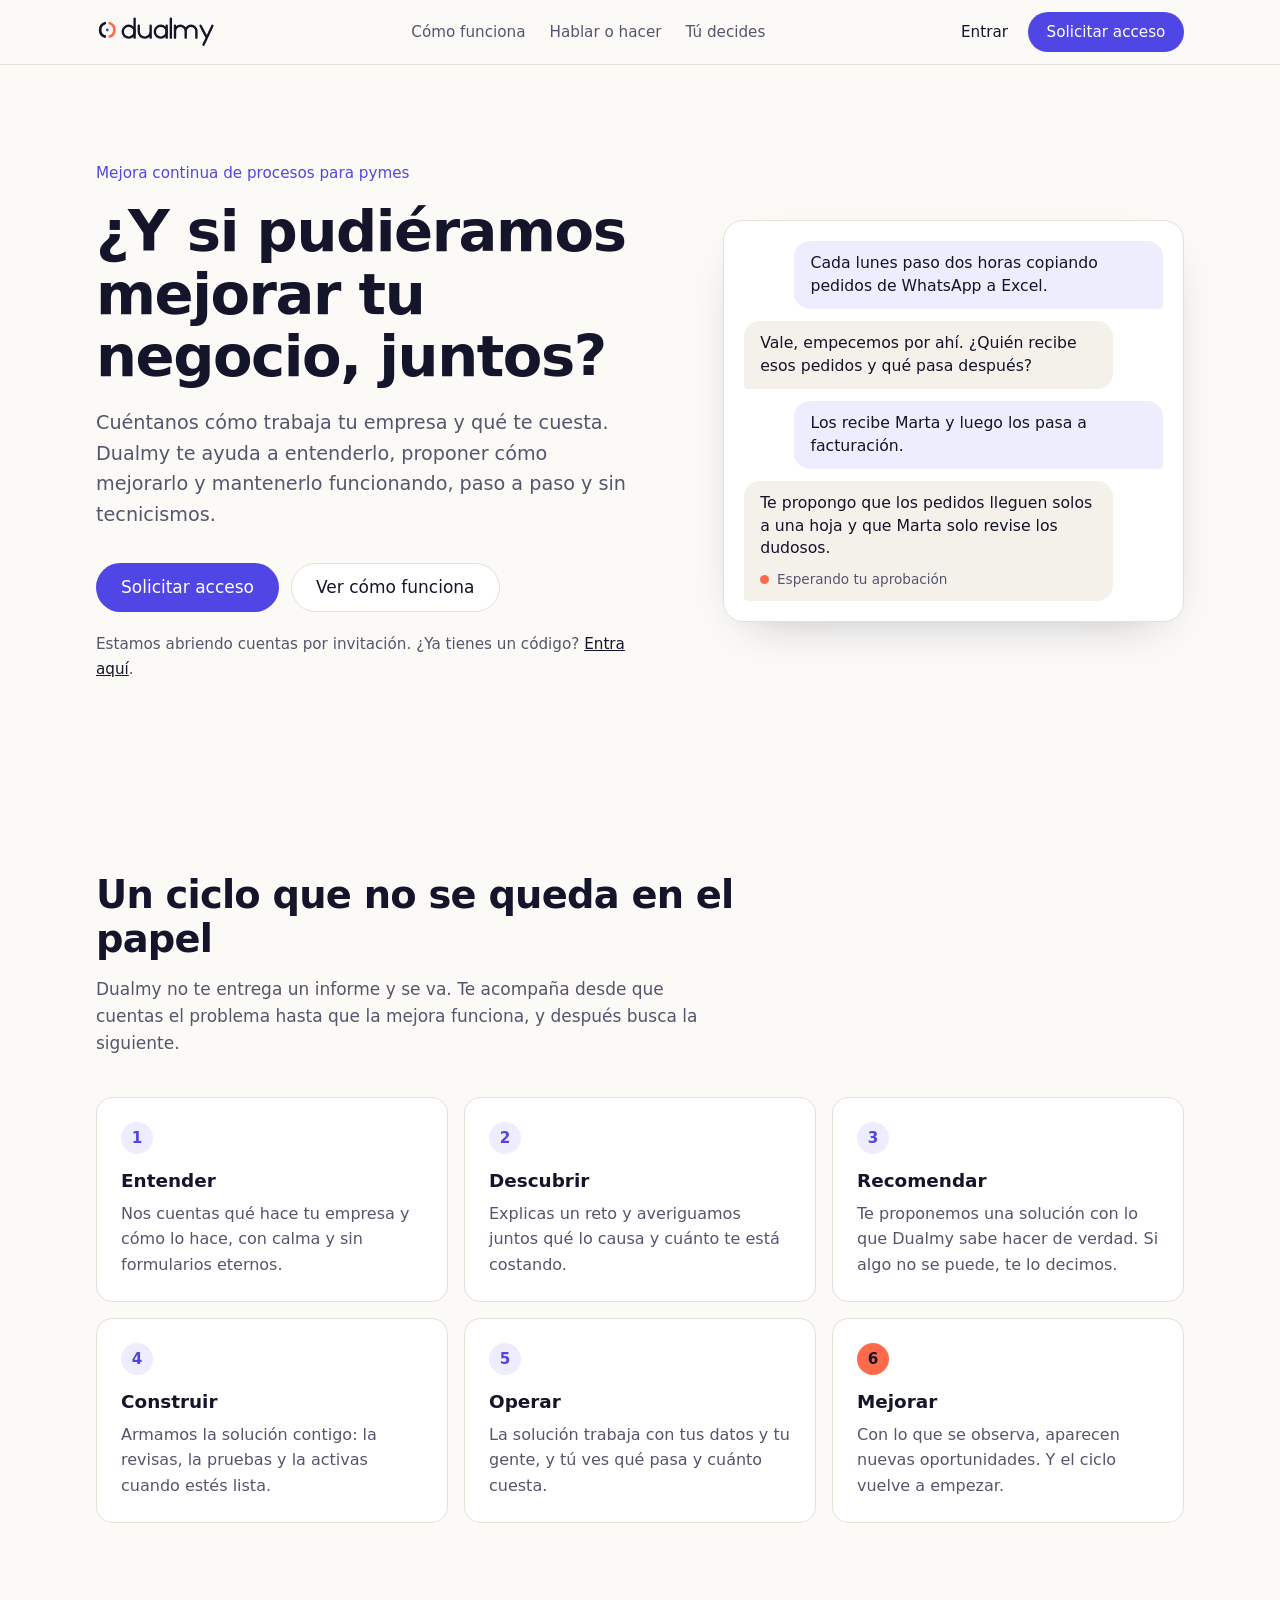
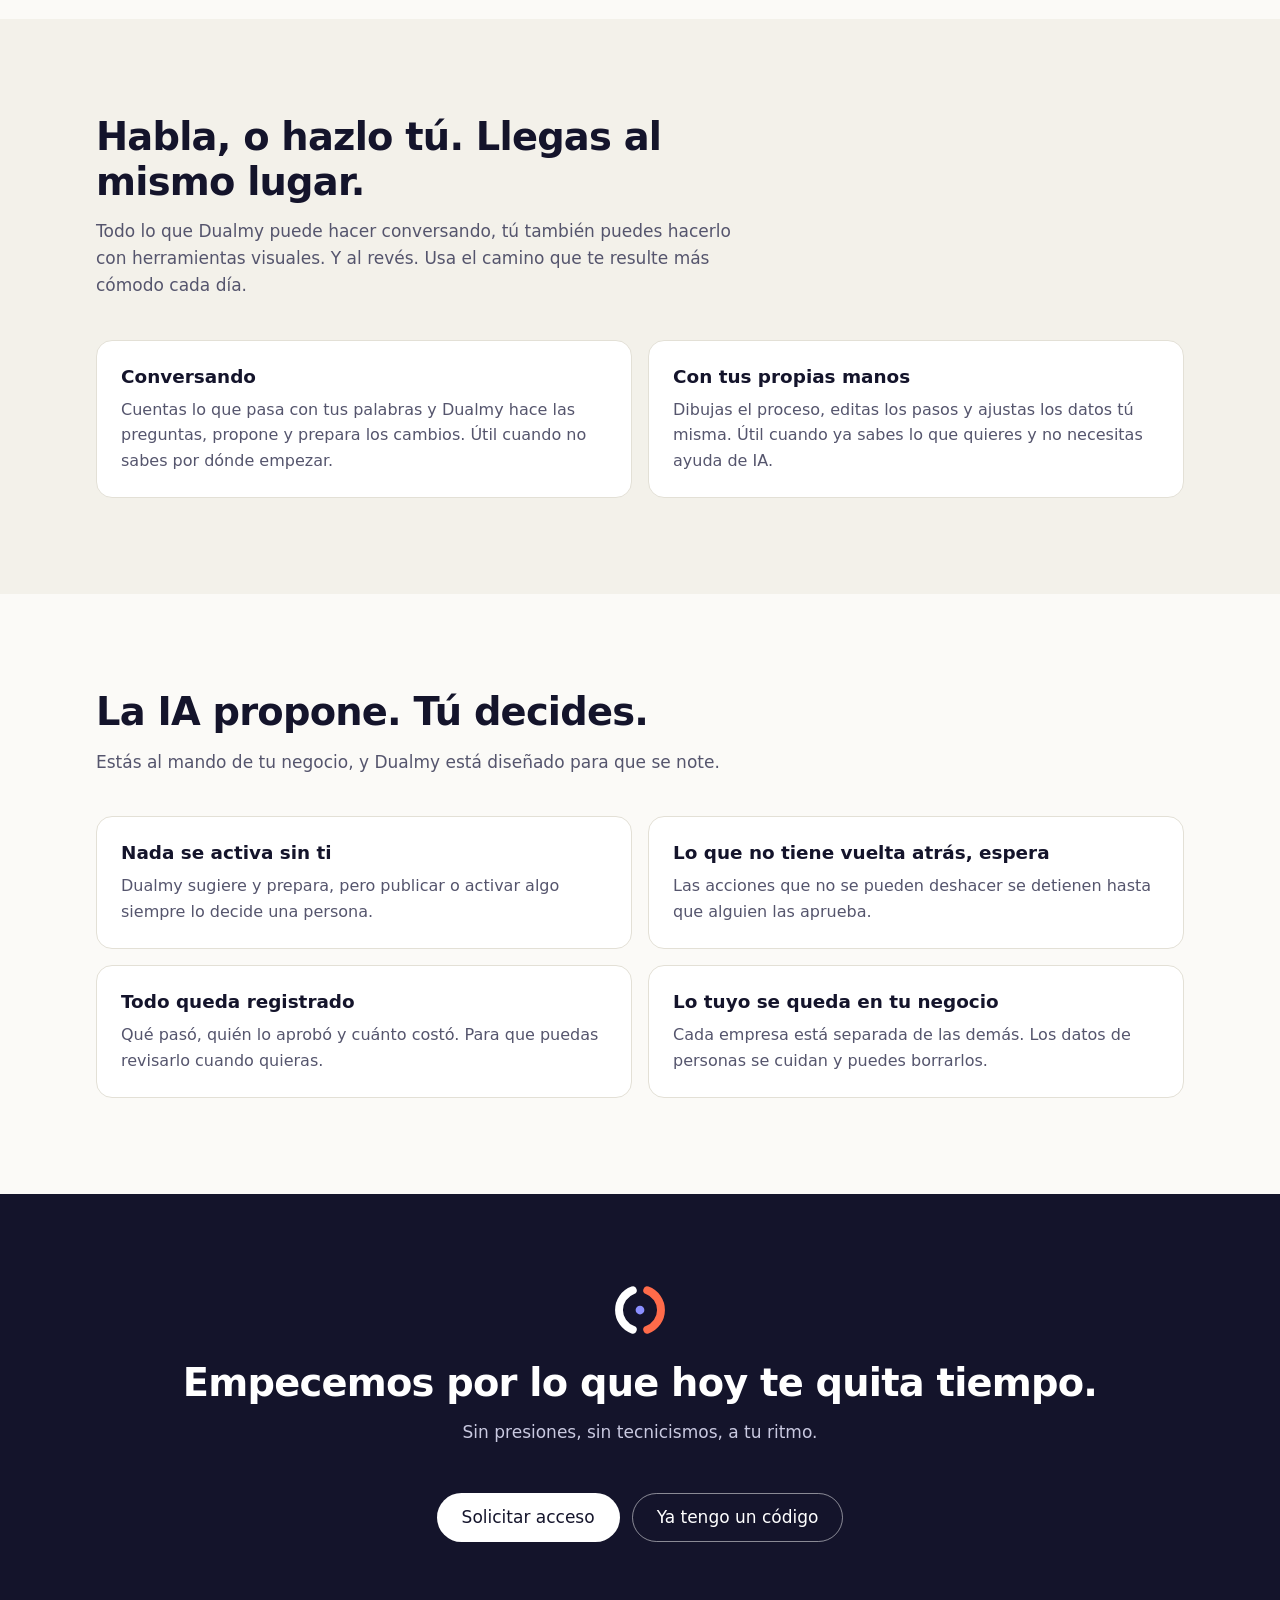
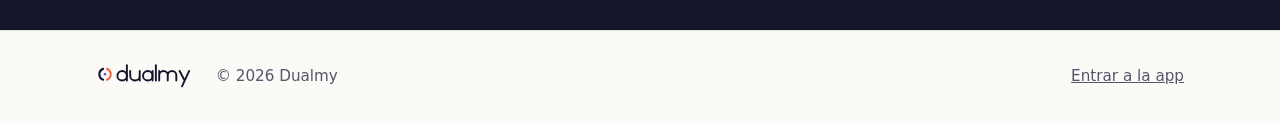
==== index.html @ 760e3286 "deploy: landing desde dualmy@a1c6342b" ====
<!doctype html>
<html lang="es">
  <head>
    <meta charset="UTF-8" />
    <meta name="viewport" content="width=device-width, initial-scale=1.0" />
    <title>Dualmy: mejora los procesos de tu negocio, a tu ritmo</title>
    <meta
      name="description"
      content="Cuéntanos cómo trabaja tu empresa y Dualmy te ayuda a entenderlo, mejorarlo y mantenerlo funcionando. Hablando o con tus propias manos. Tú decides."
    />
    <meta name="theme-color" content="#14142b" />
    <meta property="og:title" content="Dualmy: mejora los procesos de tu negocio, a tu ritmo" />
    <meta
      property="og:description"
      content="Cuéntanos cómo trabaja tu empresa y Dualmy te ayuda a mejorarlo. Sin tecnicismos, tú decides."
    />
    <meta property="og:type" content="website" />
    <meta property="og:url" content="https://dualmy.com/" />
    <meta property="og:locale" content="es_ES" />
    <meta property="og:image" content="https://dualmy.com/og-image.png" />
    <meta property="og:image:width" content="1200" />
    <meta property="og:image:height" content="630" />
    <meta property="og:image:alt" content="Dualmy: mejora tu negocio, juntos." />
    <meta name="twitter:card" content="summary_large_image" />
    <link rel="icon" type="image/svg+xml" href="./brand/favicon.svg" />
    <link rel="apple-touch-icon" href="./brand/apple-touch-icon.png" />
    <link rel="stylesheet" crossorigin href="./assets/index-BYP87BVM.css">
  </head>
  <body>
    <a class="skip" href="#contenido">Saltar al contenido</a>

    <header class="site-header">
      <div class="wrap bar">
        <a class="logo" href="./" aria-label="Dualmy, inicio">
          <img class="on-light" src="./brand/dualmy-logo.svg" alt="Dualmy" />
          <img class="on-dark" src="./brand/dualmy-logo-reverse.svg" alt="" aria-hidden="true" />
        </a>
        <nav class="nav" aria-label="Principal">
          <a href="#ciclo">Cómo funciona</a>
          <a href="#doble-modo">Hablar o hacer</a>
          <a href="#control">Tú decides</a>
        </nav>
        <div class="bar-actions">
          <a class="link" href="https://app.dualmy.com">Entrar</a>
          <a class="btn btn-primary" href="mailto:hello@dualmy.com?subject=Quiero%20acceso%20a%20Dualmy">Solicitar acceso</a>
        </div>
      </div>
    </header>

    <main id="contenido">
      <section class="hero">
        <div class="wrap hero-grid">
          <div class="hero-copy">
            <p class="eyebrow">Mejora continua de procesos para pymes</p>
            <h1>¿Y si pudiéramos mejorar tu negocio, juntos?</h1>
            <p class="lead">
              Cuéntanos cómo trabaja tu empresa y qué te cuesta. Dualmy te ayuda a entenderlo,
              proponer cómo mejorarlo y mantenerlo funcionando, paso a paso y sin tecnicismos.
            </p>
            <div class="actions">
              <a class="btn btn-primary btn-lg" href="mailto:hello@dualmy.com?subject=Quiero%20acceso%20a%20Dualmy">Solicitar acceso</a>
              <a class="btn btn-ghost btn-lg" href="#ciclo">Ver cómo funciona</a>
            </div>
            <p class="note">
              Estamos abriendo cuentas por invitación. ¿Ya tienes un código?
              <a href="https://app.dualmy.com">Entra aquí</a>.
            </p>
          </div>

          <figure class="chat" aria-label="Así empieza una conversación en Dualmy">
            <p class="bubble bubble-person">
              Cada lunes paso dos horas copiando pedidos de WhatsApp a Excel.
            </p>
            <p class="bubble bubble-dualmy">
              Vale, empecemos por ahí. ¿Quién recibe esos pedidos y qué pasa después?
            </p>
            <p class="bubble bubble-person">Los recibe Marta y luego los pasa a facturación.</p>
            <div class="bubble bubble-dualmy proposal">
              <p>
                Te propongo que los pedidos lleguen solos a una hoja y que Marta solo revise los
                dudosos.
              </p>
              <p class="proposal-status">
                <span class="dot" aria-hidden="true"></span>Esperando tu aprobación
              </p>
            </div>
            <figcaption class="sr-only">
              Ejemplo de conversación entre una persona y Dualmy
            </figcaption>
          </figure>
        </div>
      </section>

      <section class="section" id="ciclo" aria-labelledby="ciclo-titulo">
        <div class="wrap">
          <header class="section-head">
            <h2 id="ciclo-titulo">Un ciclo que no se queda en el papel</h2>
            <p>
              Dualmy no te entrega un informe y se va. Te acompaña desde que cuentas el problema
              hasta que la mejora funciona, y después busca la siguiente.
            </p>
          </header>
          <ol class="steps">
            <li>
              <span class="step-n">1</span>
              <h3>Entender</h3>
              <p>
                Nos cuentas qué hace tu empresa y cómo lo hace, con calma y sin formularios eternos.
              </p>
            </li>
            <li>
              <span class="step-n">2</span>
              <h3>Descubrir</h3>
              <p>Explicas un reto y averiguamos juntos qué lo causa y cuánto te está costando.</p>
            </li>
            <li>
              <span class="step-n">3</span>
              <h3>Recomendar</h3>
              <p>
                Te proponemos una solución con lo que Dualmy sabe hacer de verdad. Si algo no se
                puede, te lo decimos.
              </p>
            </li>
            <li>
              <span class="step-n">4</span>
              <h3>Construir</h3>
              <p>
                Armamos la solución contigo: la revisas, la pruebas y la activas cuando estés lista.
              </p>
            </li>
            <li>
              <span class="step-n">5</span>
              <h3>Operar</h3>
              <p>
                La solución trabaja con tus datos y tu gente, y tú ves qué pasa y cuánto cuesta.
              </p>
            </li>
            <li>
              <span class="step-n">6</span>
              <h3>Mejorar</h3>
              <p>
                Con lo que se observa, aparecen nuevas oportunidades. Y el ciclo vuelve a empezar.
              </p>
            </li>
          </ol>
        </div>
      </section>

      <section class="section section-alt" id="doble-modo" aria-labelledby="modo-titulo">
        <div class="wrap">
          <header class="section-head">
            <h2 id="modo-titulo">Habla, o hazlo tú. Llegas al mismo lugar.</h2>
            <p>
              Todo lo que Dualmy puede hacer conversando, tú también puedes hacerlo con herramientas
              visuales. Y al revés. Usa el camino que te resulte más cómodo cada día.
            </p>
          </header>
          <div class="two">
            <article class="card">
              <h3>Conversando</h3>
              <p>
                Cuentas lo que pasa con tus palabras y Dualmy hace las preguntas, propone y prepara
                los cambios. Útil cuando no sabes por dónde empezar.
              </p>
            </article>
            <article class="card">
              <h3>Con tus propias manos</h3>
              <p>
                Dibujas el proceso, editas los pasos y ajustas los datos tú misma. Útil cuando ya
                sabes lo que quieres y no necesitas ayuda de IA.
              </p>
            </article>
          </div>
        </div>
      </section>

      <section class="section" id="control" aria-labelledby="control-titulo">
        <div class="wrap">
          <header class="section-head">
            <h2 id="control-titulo">La IA propone. Tú decides.</h2>
            <p>Estás al mando de tu negocio, y Dualmy está diseñado para que se note.</p>
          </header>
          <ul class="trust">
            <li>
              <h3>Nada se activa sin ti</h3>
              <p>
                Dualmy sugiere y prepara, pero publicar o activar algo siempre lo decide una
                persona.
              </p>
            </li>
            <li>
              <h3>Lo que no tiene vuelta atrás, espera</h3>
              <p>
                Las acciones que no se pueden deshacer se detienen hasta que alguien las aprueba.
              </p>
            </li>
            <li>
              <h3>Todo queda registrado</h3>
              <p>
                Qué pasó, quién lo aprobó y cuánto costó. Para que puedas revisarlo cuando quieras.
              </p>
            </li>
            <li>
              <h3>Lo tuyo se queda en tu negocio</h3>
              <p>
                Cada empresa está separada de las demás. Los datos de personas se cuidan y puedes
                borrarlos.
              </p>
            </li>
          </ul>
        </div>
      </section>

      <section class="cta" aria-labelledby="cta-titulo">
        <div class="wrap cta-inner">
          <img class="cta-mark" src="./brand/dualmy-mark-reverse.svg" alt="" aria-hidden="true" />
          <h2 id="cta-titulo">Empecemos por lo que hoy te quita tiempo.</h2>
          <p>Sin presiones, sin tecnicismos, a tu ritmo.</p>
          <div class="actions center">
            <a class="btn btn-light btn-lg" href="mailto:hello@dualmy.com?subject=Quiero%20acceso%20a%20Dualmy">Solicitar acceso</a>
            <a class="btn btn-outline btn-lg" href="https://app.dualmy.com">Ya tengo un código</a>
          </div>
        </div>
      </section>
    </main>

    <footer class="site-footer">
      <div class="wrap foot">
        <a class="logo" href="./" aria-label="Dualmy, inicio">
          <img class="on-light" src="./brand/dualmy-logo.svg" alt="Dualmy" />
          <img class="on-dark" src="./brand/dualmy-logo-reverse.svg" alt="" aria-hidden="true" />
        </a>
        <p>© 2026 Dualmy</p>
        <a href="https://app.dualmy.com">Entrar a la app</a>
      </div>
    </footer>
  </body>
</html>
---- assets/index-BYP87BVM.css ----
:root{--ink:#14142b;--bg:#fbfaf7;--surface:#fff;--alt:#f3f1ea;--text:#14142b;--muted:#55556d;--line:#e3e0d6;--accent:#4f46e5;--accent-soft:#eeedfd;--accent-text:#fff;--coral:#ff6b4a;--font:ui-sans-serif, system-ui, -apple-system, "Segoe UI", Roboto, "Helvetica Neue", Arial, sans-serif;--lightningcss-light:initial;--lightningcss-dark: ;color-scheme:light dark}@media (prefers-color-scheme:dark){:root{--lightningcss-light: ;--lightningcss-dark:initial;--bg:#0f0f22;--surface:#1a1a36;--alt:#141430;--text:#f5f3ee;--muted:#b0b0c8;--line:#2b2b4d;--accent:#8b8fff;--accent-soft:#23224a;--accent-text:#0f0f24}}*{box-sizing:border-box}html{scroll-behavior:smooth;scroll-padding-top:5rem}@media (prefers-reduced-motion:reduce){html{scroll-behavior:auto}}body{background:var(--bg);color:var(--text);font-family:var(--font);-webkit-font-smoothing:antialiased;margin:0;font-size:1.0625rem;line-height:1.6}h1,h2,h3,p,ol,ul,figure{margin:0}ol,ul{padding:0;list-style:none}a{color:inherit}img{max-width:100%;display:block}:focus-visible{outline:3px solid var(--accent);outline-offset:3px;border-radius:6px}.sr-only{clip-path:inset(50%);white-space:nowrap;width:1px;height:1px;position:absolute;overflow:hidden}.skip{background:var(--surface);z-index:10;border-radius:8px;padding:.5rem 1rem;position:absolute;top:-4rem;left:1rem}.skip:focus{top:1rem}.wrap{width:min(100% - 3rem,68rem);margin-inline:auto}.on-dark{display:none}@media (prefers-color-scheme:dark){.on-light{display:none}.on-dark{display:block}}.site-header{z-index:5;background:color-mix(in srgb, var(--bg) 88%, transparent);-webkit-backdrop-filter:blur(10px);backdrop-filter:blur(10px);border-bottom:1px solid var(--line);position:sticky;top:0}.bar{align-items:center;gap:2rem;min-height:4rem;display:flex}.logo img{width:auto;height:2rem}.nav{color:var(--muted);gap:1.5rem;margin-inline:auto;font-size:.95rem;display:flex}.nav a,.link{text-decoration:none}.nav a:hover,.link:hover{color:var(--text)}.bar-actions{align-items:center;gap:1.25rem;font-size:.95rem;display:flex}.btn{border:1px solid #0000;border-radius:999px;justify-content:center;align-items:center;padding:.6rem 1.1rem;font-weight:500;line-height:1.2;text-decoration:none;display:inline-flex}.btn-lg{padding:.85rem 1.5rem;font-size:1.0625rem}.btn-primary{background:var(--accent);color:var(--accent-text)}.btn-primary:hover{filter:brightness(1.08)}.btn-ghost{border-color:var(--line);background:var(--surface)}.btn-ghost:hover{border-color:var(--muted)}.btn-light{color:var(--ink);background:#fff}.btn-outline{color:#fff;border-color:#ffffff80}.btn-outline:hover{border-color:#fff}.hero{padding-block:clamp(3rem,8vw,6rem)}.hero-grid{grid-template-columns:minmax(0,1.1fr) minmax(0,.9fr);align-items:center;gap:clamp(2rem,5vw,4rem);display:grid}.eyebrow{color:var(--accent);margin-bottom:1rem;font-size:.95rem;font-weight:500}h1{letter-spacing:-.025em;font-size:clamp(2.2rem,5.2vw,3.6rem);font-weight:600;line-height:1.08}.lead{color:var(--muted);max-width:34rem;margin-top:1.25rem;font-size:1.2rem}.actions{flex-wrap:wrap;gap:.75rem;margin-top:2rem;display:flex}.actions.center{justify-content:center}.note{color:var(--muted);margin-top:1.25rem;font-size:.95rem}.note a{color:var(--text)}.chat{background:var(--surface);border:1px solid var(--line);border-radius:20px;gap:.75rem;padding:1.25rem;display:grid;box-shadow:0 18px 50px -28px #14142b59}.bubble{border-radius:16px;max-width:88%;padding:.7rem 1rem;font-size:.98rem;line-height:1.45}.bubble-person{background:var(--accent-soft);border-bottom-right-radius:4px;justify-self:end}.bubble-dualmy{background:var(--alt);border-bottom-left-radius:4px;justify-self:start}.proposal{gap:.6rem;display:grid}.proposal-status{color:var(--muted);align-items:center;gap:.5rem;font-size:.85rem;display:inline-flex}.dot{background:var(--coral);border-radius:50%;width:.55rem;height:.55rem}.section{padding-block:clamp(3.5rem,8vw,6rem)}.section-alt{background:var(--alt)}.section-head{max-width:40rem;margin-bottom:2.5rem}h2{letter-spacing:-.02em;font-size:clamp(1.7rem,3.4vw,2.4rem);font-weight:600;line-height:1.15}.section-head p{color:var(--muted);margin-top:.9rem}h3{font-size:1.15rem;font-weight:600;line-height:1.3}.steps{grid-template-columns:repeat(3,minmax(0,1fr));gap:1rem;display:grid}.steps li,.card,.trust li{background:var(--surface);border:1px solid var(--line);border-radius:16px;padding:1.5rem}.steps p,.card p,.trust p{color:var(--muted);margin-top:.5rem;font-size:1rem}.step-n{background:var(--accent-soft);width:2rem;height:2rem;color:var(--accent);border-radius:50%;place-items:center;margin-bottom:.9rem;font-size:.95rem;font-weight:600;display:inline-grid}.steps li:nth-child(6) .step-n{background:var(--coral);color:var(--ink)}.two,.trust{grid-template-columns:repeat(2,minmax(0,1fr));gap:1rem;display:grid}.cta{background:var(--ink);color:#fff;text-align:center;padding-block:clamp(3.5rem,8vw,5.5rem)}@media (prefers-color-scheme:dark){.cta{background:#1d1c4d}}.cta-inner{justify-items:center;gap:.9rem;display:grid}.cta-mark{width:3.5rem;height:3.5rem;margin-bottom:.5rem}.cta p{color:#c9c9e0}.site-footer{border-top:1px solid var(--line);color:var(--muted);padding-block:2rem;font-size:.95rem}.foot{align-items:center;gap:1.5rem;display:flex}.foot .logo img{height:1.6rem}.foot a:last-child{margin-left:auto}@media (width<=52rem){.nav{display:none}.bar{justify-content:space-between}.hero-grid,.steps,.two,.trust{grid-template-columns:minmax(0,1fr)}.bar-actions .link{display:none}}@media (width<=30rem){.actions .btn{width:100%}.foot{flex-wrap:wrap}.foot a:last-child{margin-left:0}}
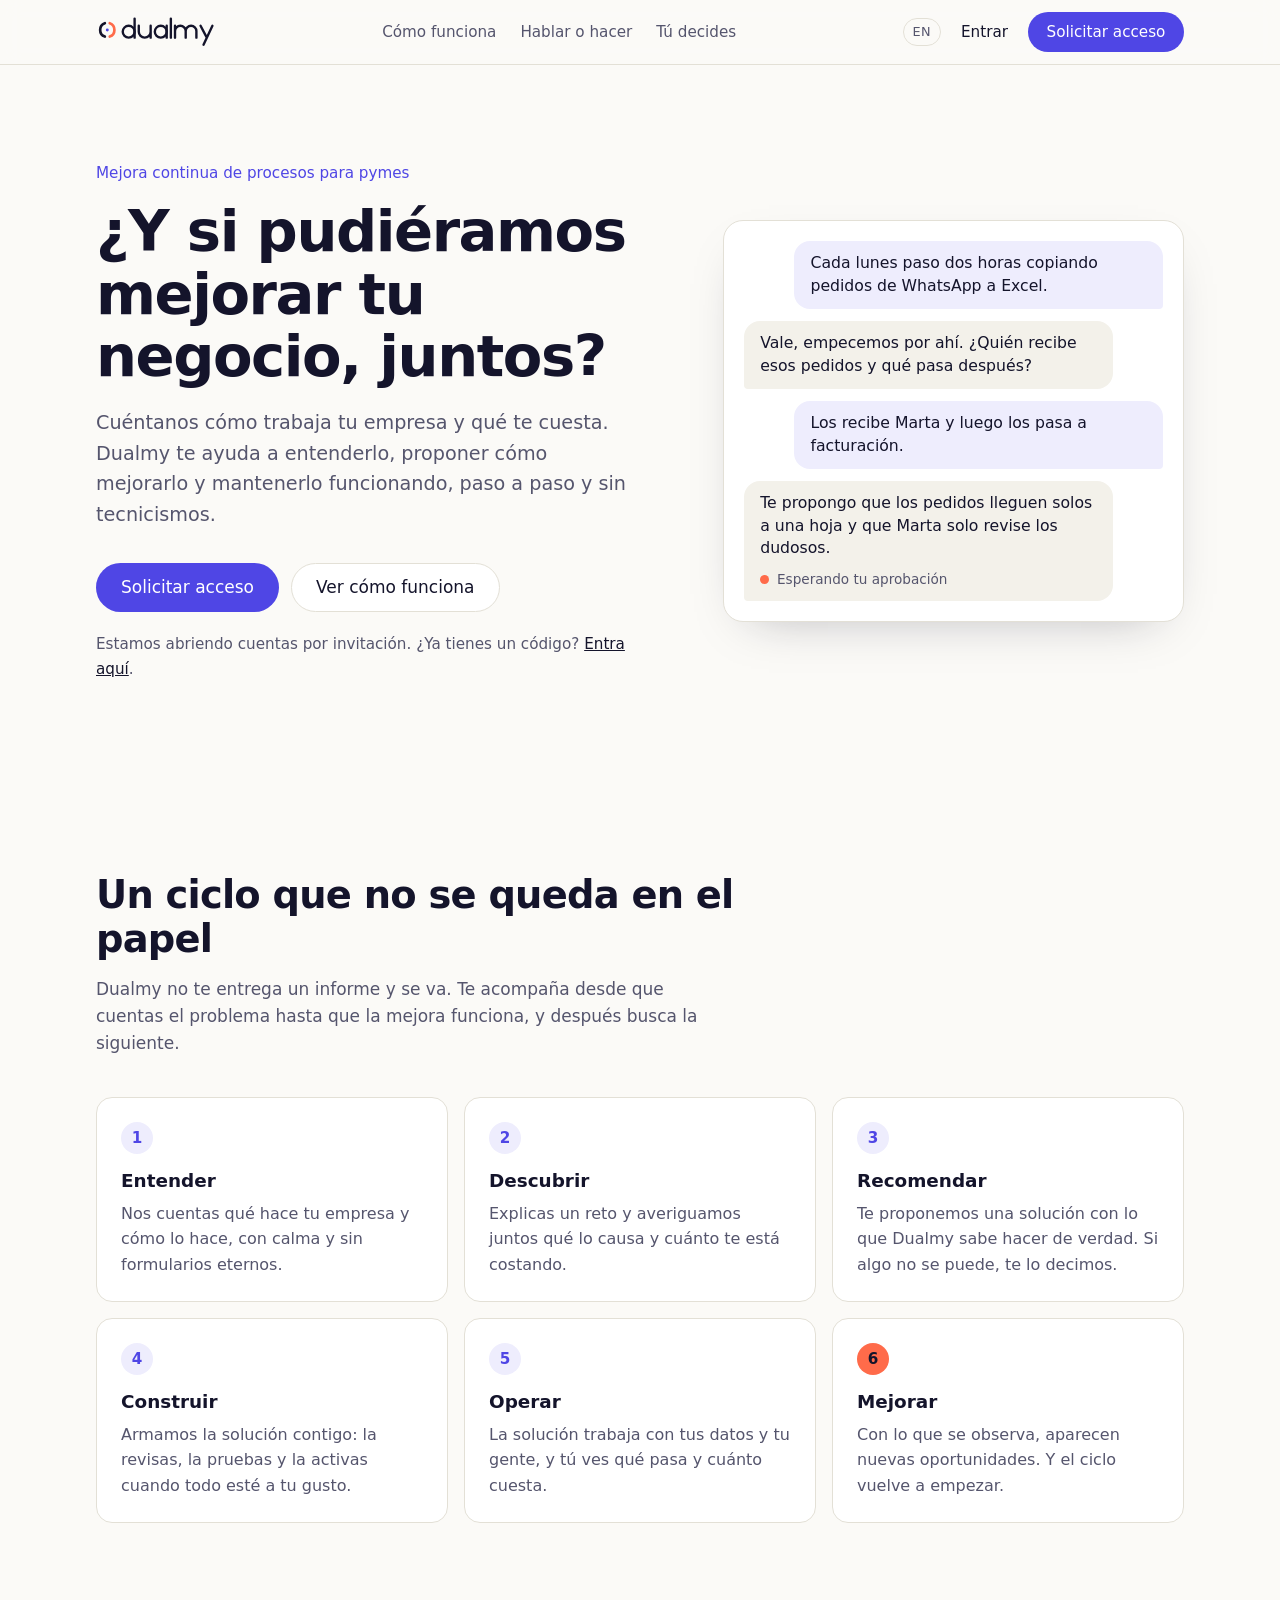
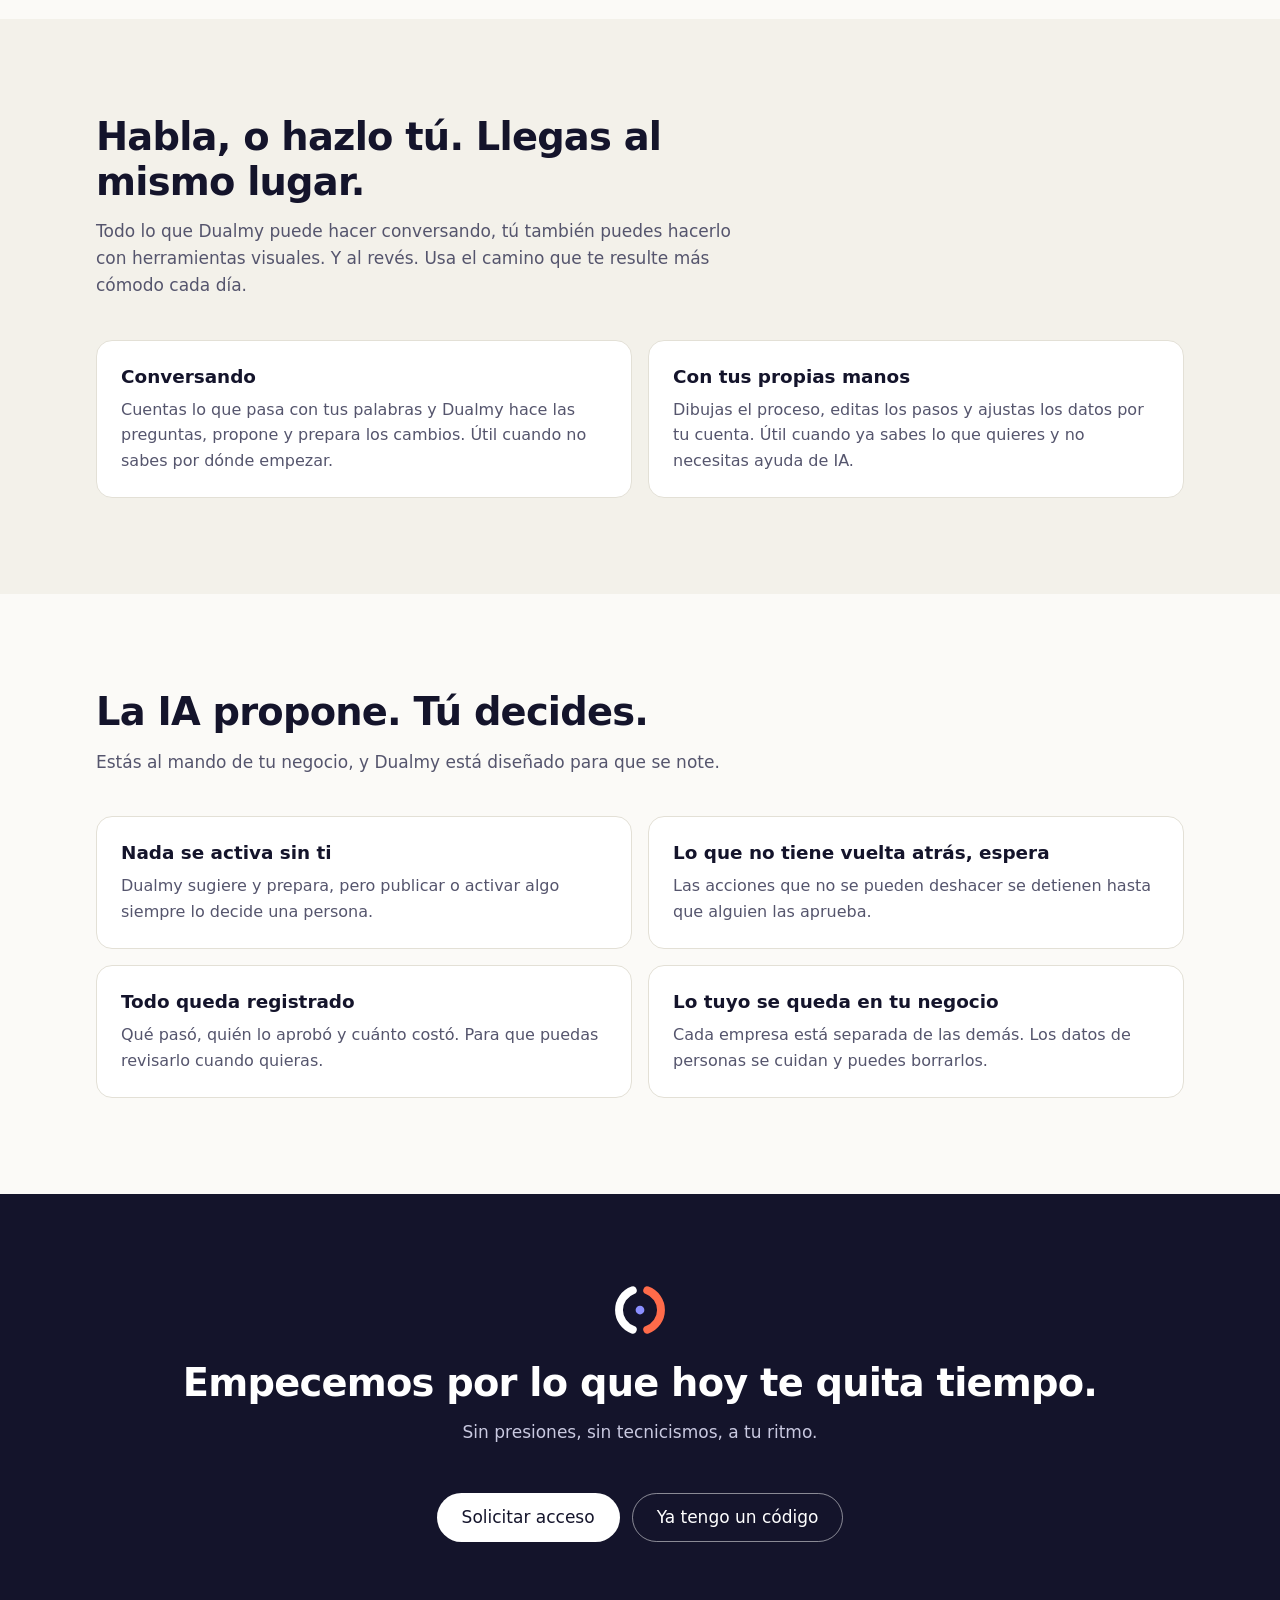
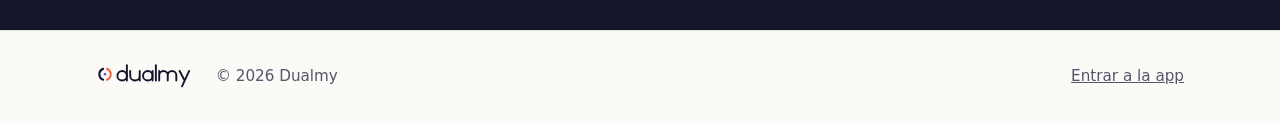
==== commit 0bd11264: "deploy: landing desde dualmy@93e69416" ====
--- a/index.html
+++ b/index.html
@@ -16,7 +16,12 @@
     />
     <meta property="og:type" content="website" />
     <meta property="og:url" content="https://dualmy.com/" />
+    <link rel="canonical" href="https://dualmy.com/" />
+    <link rel="alternate" hreflang="es" href="https://dualmy.com/" />
+    <link rel="alternate" hreflang="en" href="https://dualmy.com/en/" />
+    <link rel="alternate" hreflang="x-default" href="https://dualmy.com/" />
     <meta property="og:locale" content="es_ES" />
+    <meta property="og:locale:alternate" content="en_US" />
     <meta property="og:image" content="https://dualmy.com/og-image.png" />
     <meta property="og:image:width" content="1200" />
     <meta property="og:image:height" content="630" />
@@ -24,7 +29,7 @@
     <meta name="twitter:card" content="summary_large_image" />
     <link rel="icon" type="image/svg+xml" href="./brand/favicon.svg" />
     <link rel="apple-touch-icon" href="./brand/apple-touch-icon.png" />
-    <link rel="stylesheet" crossorigin href="./assets/index-BYP87BVM.css">
+    <link rel="stylesheet" crossorigin href="./assets/styles-BkNdYoZb.css">
   </head>
   <body>
     <a class="skip" href="#contenido">Saltar al contenido</a>
@@ -41,6 +46,14 @@
           <a href="#control">Tú decides</a>
         </nav>
         <div class="bar-actions">
+          <a
+            class="lang"
+            href="./en/"
+            hreflang="en"
+            lang="en"
+            aria-label="Read this page in English"
+            >EN</a
+          >
           <a class="link" href="https://app.dualmy.com">Entrar</a>
           <a class="btn btn-primary" href="mailto:hello@dualmy.com?subject=Quiero%20acceso%20a%20Dualmy">Solicitar acceso</a>
         </div>
@@ -125,7 +138,7 @@
               <span class="step-n">4</span>
               <h3>Construir</h3>
               <p>
-                Armamos la solución contigo: la revisas, la pruebas y la activas cuando estés lista.
+                Armamos la solución contigo: la revisas, la pruebas y la activas cuando todo esté a tu gusto.
               </p>
             </li>
             <li>
@@ -166,7 +179,7 @@
             <article class="card">
               <h3>Con tus propias manos</h3>
               <p>
-                Dibujas el proceso, editas los pasos y ajustas los datos tú misma. Útil cuando ya
+                Dibujas el proceso, editas los pasos y ajustas los datos por tu cuenta. Útil cuando ya
                 sabes lo que quieres y no necesitas ayuda de IA.
               </p>
             </article>
--- a/assets/styles-BkNdYoZb.css
+++ b/assets/styles-BkNdYoZb.css
@@ -0,0 +1 @@
+:root{--ink:#14142b;--bg:#fbfaf7;--surface:#fff;--alt:#f3f1ea;--text:#14142b;--muted:#55556d;--line:#e3e0d6;--accent:#4f46e5;--accent-soft:#eeedfd;--accent-text:#fff;--coral:#ff6b4a;--font:ui-sans-serif, system-ui, -apple-system, "Segoe UI", Roboto, "Helvetica Neue", Arial, sans-serif;--lightningcss-light:initial;--lightningcss-dark: ;color-scheme:light dark}@media (prefers-color-scheme:dark){:root{--lightningcss-light: ;--lightningcss-dark:initial;--bg:#0f0f22;--surface:#1a1a36;--alt:#141430;--text:#f5f3ee;--muted:#b0b0c8;--line:#2b2b4d;--accent:#8b8fff;--accent-soft:#23224a;--accent-text:#0f0f24}}*{box-sizing:border-box}html{scroll-behavior:smooth;scroll-padding-top:5rem}@media (prefers-reduced-motion:reduce){html{scroll-behavior:auto}}body{background:var(--bg);color:var(--text);font-family:var(--font);-webkit-font-smoothing:antialiased;margin:0;font-size:1.0625rem;line-height:1.6}h1,h2,h3,p,ol,ul,figure{margin:0}ol,ul{padding:0;list-style:none}a{color:inherit}img{max-width:100%;display:block}:focus-visible{outline:3px solid var(--accent);outline-offset:3px;border-radius:6px}.sr-only{clip-path:inset(50%);white-space:nowrap;width:1px;height:1px;position:absolute;overflow:hidden}.skip{background:var(--surface);z-index:10;border-radius:8px;padding:.5rem 1rem;position:absolute;top:-4rem;left:1rem}.skip:focus{top:1rem}.wrap{width:min(100% - 3rem,68rem);margin-inline:auto}.on-dark{display:none}@media (prefers-color-scheme:dark){.on-light{display:none}.on-dark{display:block}}.site-header{z-index:5;background:color-mix(in srgb, var(--bg) 88%, transparent);-webkit-backdrop-filter:blur(10px);backdrop-filter:blur(10px);border-bottom:1px solid var(--line);position:sticky;top:0}.bar{align-items:center;gap:2rem;min-height:4rem;display:flex}.logo img{width:auto;height:2rem}.nav{color:var(--muted);gap:1.5rem;margin-inline:auto;font-size:.95rem;display:flex}.nav a,.link{text-decoration:none}.nav a:hover,.link:hover{color:var(--text)}.bar-actions{align-items:center;gap:1.25rem;font-size:.95rem;display:flex}.lang{border:1px solid var(--line);letter-spacing:.04em;color:var(--muted);border-radius:999px;padding:.2rem .55rem;font-size:.8rem;font-weight:500;text-decoration:none}.lang:hover{color:var(--text);border-color:var(--muted)}.btn{border:1px solid #0000;border-radius:999px;justify-content:center;align-items:center;padding:.6rem 1.1rem;font-weight:500;line-height:1.2;text-decoration:none;display:inline-flex}.btn-lg{padding:.85rem 1.5rem;font-size:1.0625rem}.btn-primary{background:var(--accent);color:var(--accent-text)}.btn-primary:hover{filter:brightness(1.08)}.btn-ghost{border-color:var(--line);background:var(--surface)}.btn-ghost:hover{border-color:var(--muted)}.btn-light{color:var(--ink);background:#fff}.btn-outline{color:#fff;border-color:#ffffff80}.btn-outline:hover{border-color:#fff}.hero{padding-block:clamp(3rem,8vw,6rem)}.hero-grid{grid-template-columns:minmax(0,1.1fr) minmax(0,.9fr);align-items:center;gap:clamp(2rem,5vw,4rem);display:grid}.eyebrow{color:var(--accent);margin-bottom:1rem;font-size:.95rem;font-weight:500}h1{letter-spacing:-.025em;font-size:clamp(2.2rem,5.2vw,3.6rem);font-weight:600;line-height:1.08}.lead{color:var(--muted);max-width:34rem;margin-top:1.25rem;font-size:1.2rem}.actions{flex-wrap:wrap;gap:.75rem;margin-top:2rem;display:flex}.actions.center{justify-content:center}.note{color:var(--muted);margin-top:1.25rem;font-size:.95rem}.note a{color:var(--text)}.chat{background:var(--surface);border:1px solid var(--line);border-radius:20px;gap:.75rem;padding:1.25rem;display:grid;box-shadow:0 18px 50px -28px #14142b59}.bubble{border-radius:16px;max-width:88%;padding:.7rem 1rem;font-size:.98rem;line-height:1.45}.bubble-person{background:var(--accent-soft);border-bottom-right-radius:4px;justify-self:end}.bubble-dualmy{background:var(--alt);border-bottom-left-radius:4px;justify-self:start}.proposal{gap:.6rem;display:grid}.proposal-status{color:var(--muted);align-items:center;gap:.5rem;font-size:.85rem;display:inline-flex}.dot{background:var(--coral);border-radius:50%;width:.55rem;height:.55rem}.section{padding-block:clamp(3.5rem,8vw,6rem)}.section-alt{background:var(--alt)}.section-head{max-width:40rem;margin-bottom:2.5rem}h2{letter-spacing:-.02em;font-size:clamp(1.7rem,3.4vw,2.4rem);font-weight:600;line-height:1.15}.section-head p{color:var(--muted);margin-top:.9rem}h3{font-size:1.15rem;font-weight:600;line-height:1.3}.steps{grid-template-columns:repeat(3,minmax(0,1fr));gap:1rem;display:grid}.steps li,.card,.trust li{background:var(--surface);border:1px solid var(--line);border-radius:16px;padding:1.5rem}.steps p,.card p,.trust p{color:var(--muted);margin-top:.5rem;font-size:1rem}.step-n{background:var(--accent-soft);width:2rem;height:2rem;color:var(--accent);border-radius:50%;place-items:center;margin-bottom:.9rem;font-size:.95rem;font-weight:600;display:inline-grid}.steps li:nth-child(6) .step-n{background:var(--coral);color:var(--ink)}.two,.trust{grid-template-columns:repeat(2,minmax(0,1fr));gap:1rem;display:grid}.cta{background:var(--ink);color:#fff;text-align:center;padding-block:clamp(3.5rem,8vw,5.5rem)}@media (prefers-color-scheme:dark){.cta{background:#1d1c4d}}.cta-inner{justify-items:center;gap:.9rem;display:grid}.cta-mark{width:3.5rem;height:3.5rem;margin-bottom:.5rem}.cta p{color:#c9c9e0}.site-footer{border-top:1px solid var(--line);color:var(--muted);padding-block:2rem;font-size:.95rem}.foot{align-items:center;gap:1.5rem;display:flex}.foot .logo img{height:1.6rem}.foot a:last-child{margin-left:auto}@media (width<=52rem){.nav{display:none}.bar{justify-content:space-between}.hero-grid,.steps,.two,.trust{grid-template-columns:minmax(0,1fr)}.bar-actions .link{display:none}}@media (width<=30rem){.bar{gap:.75rem}.bar-actions{gap:.6rem}.bar-actions .btn{white-space:nowrap;padding:.5rem .85rem;font-size:.9rem}.actions .btn{width:100%}.foot{flex-wrap:wrap}.foot a:last-child{margin-left:0}}
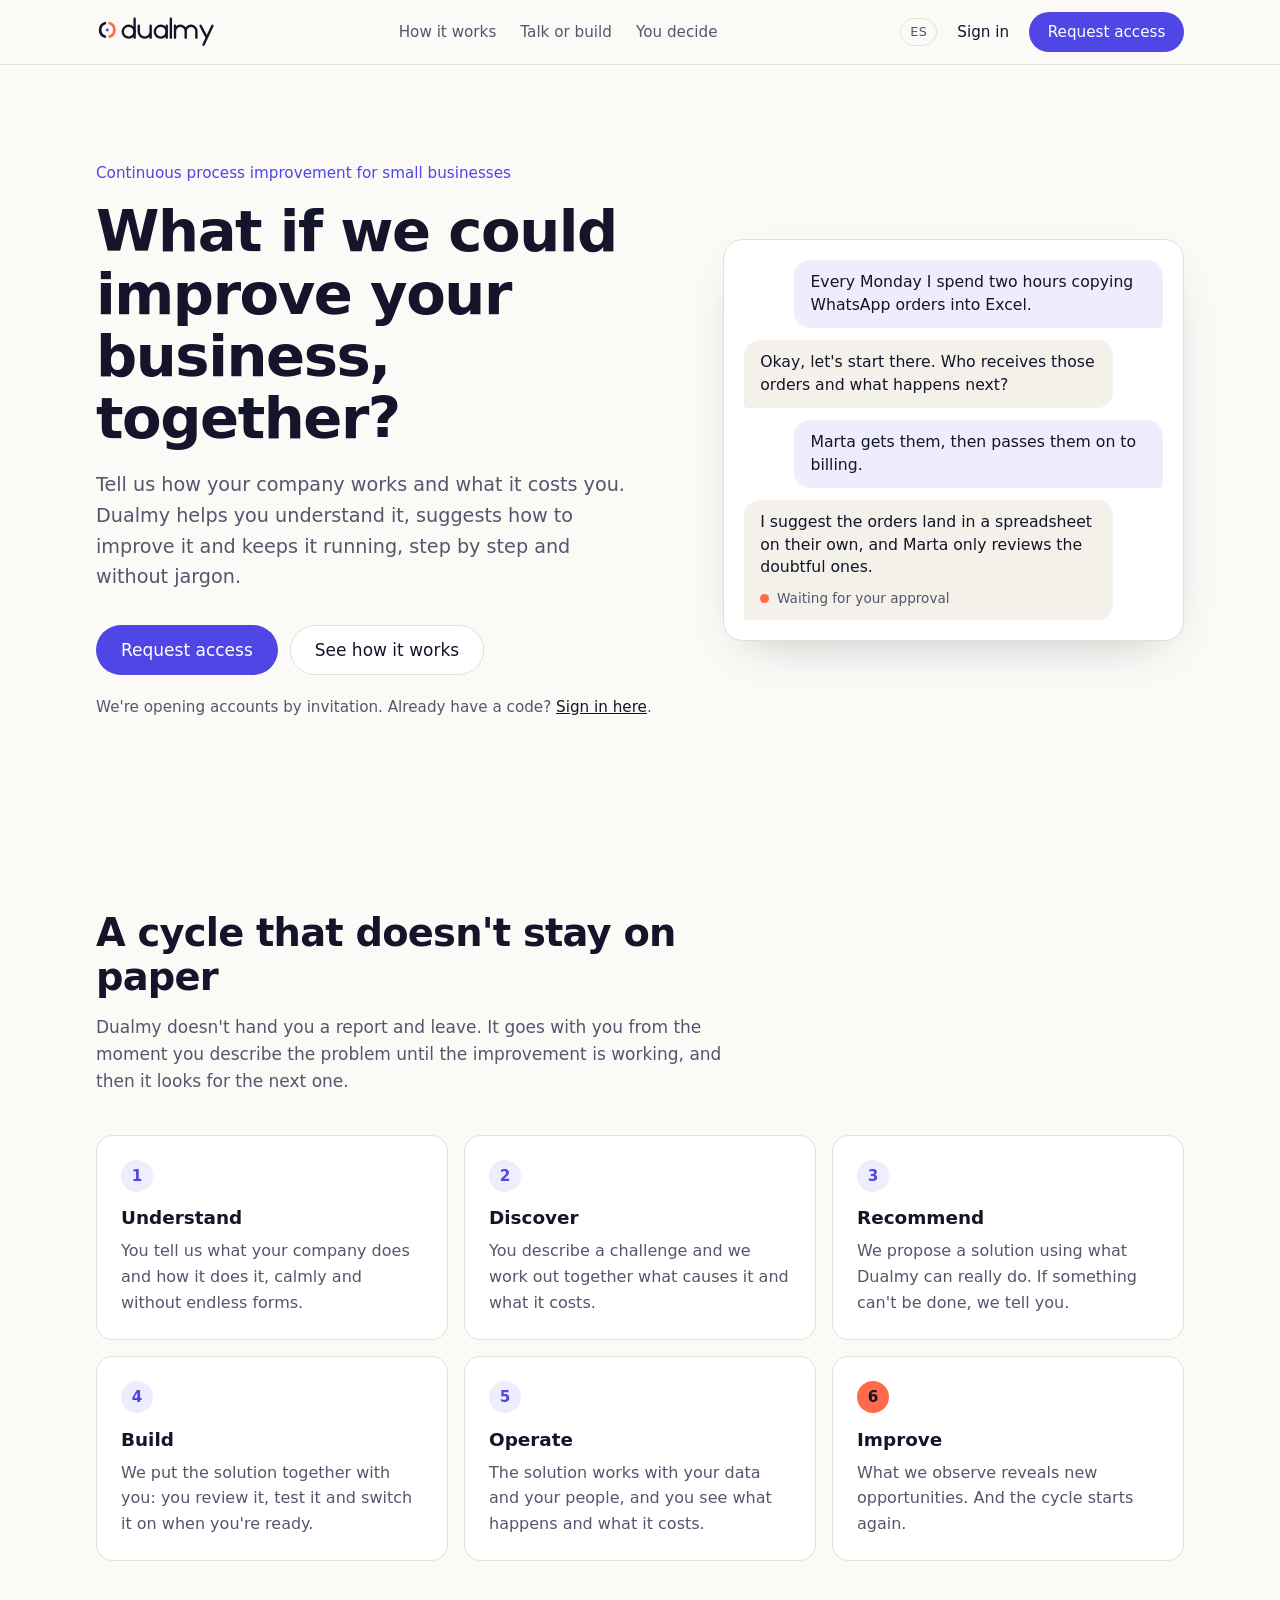
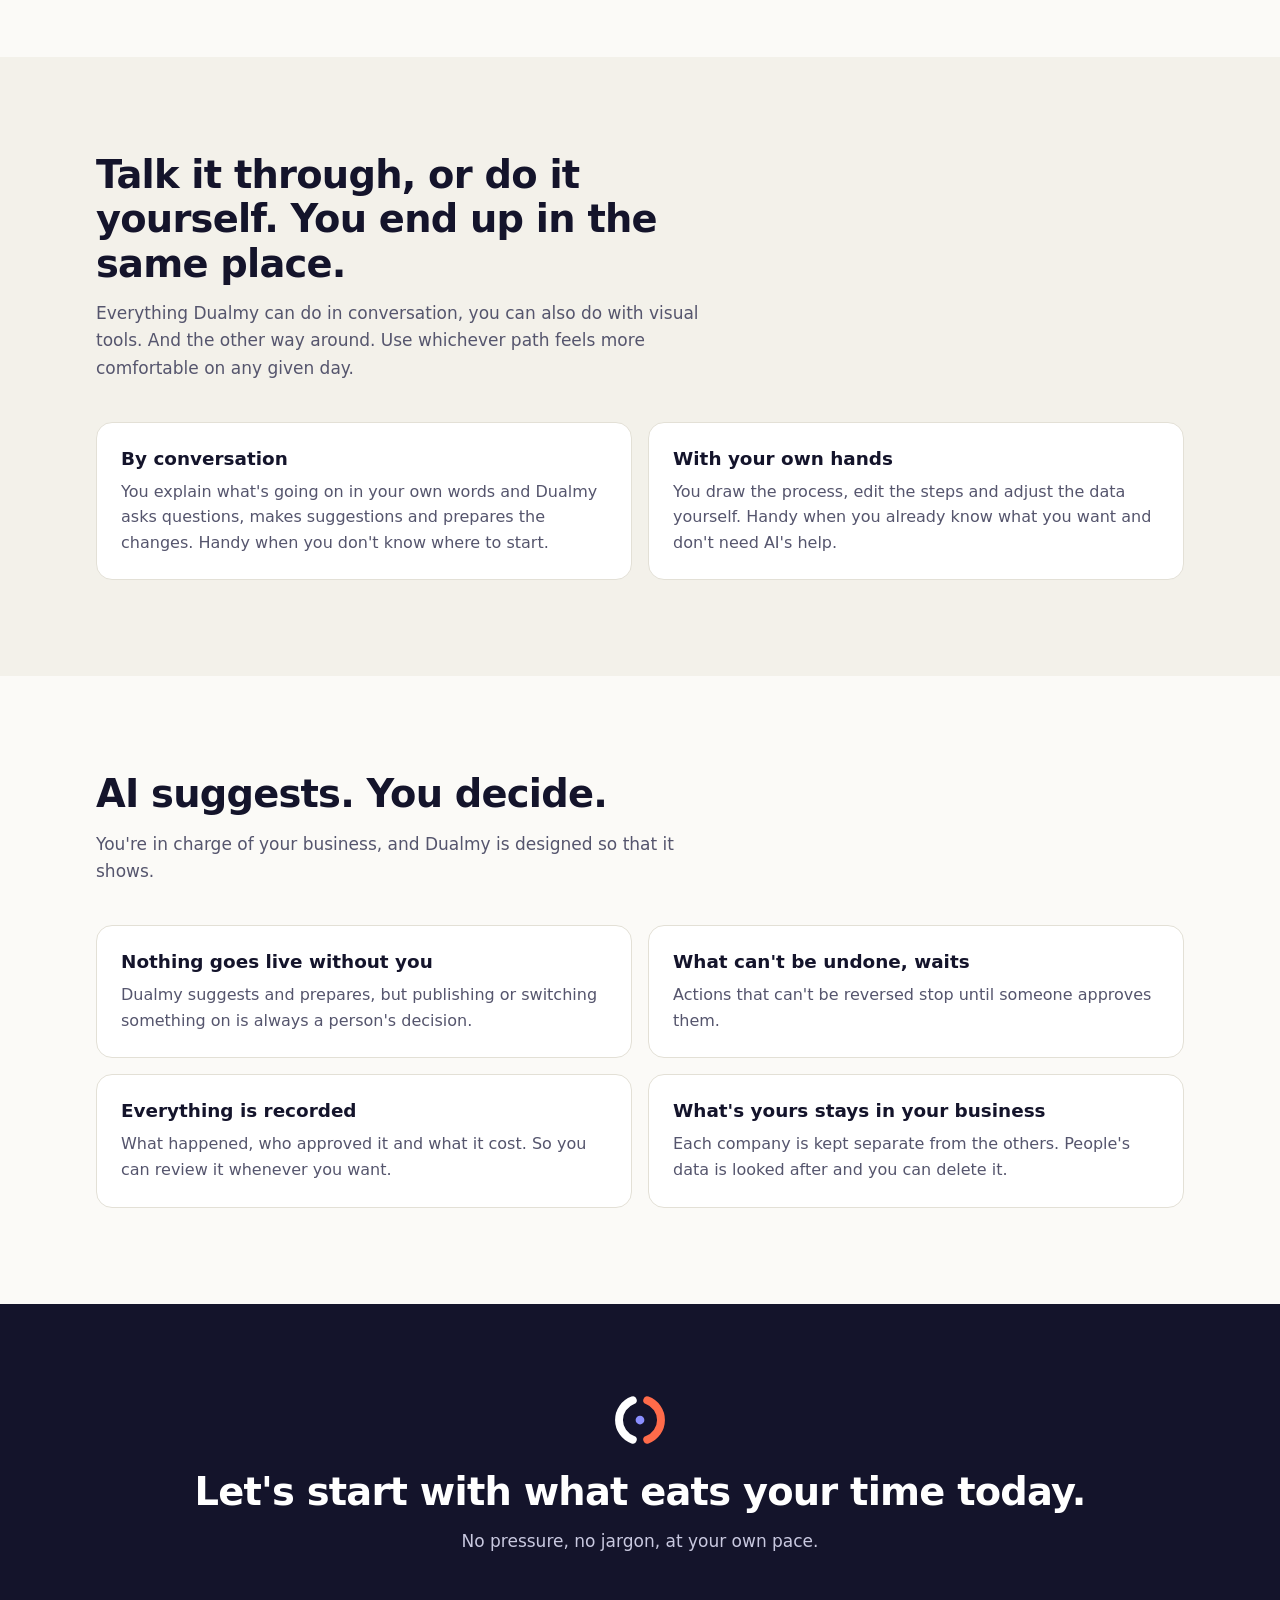
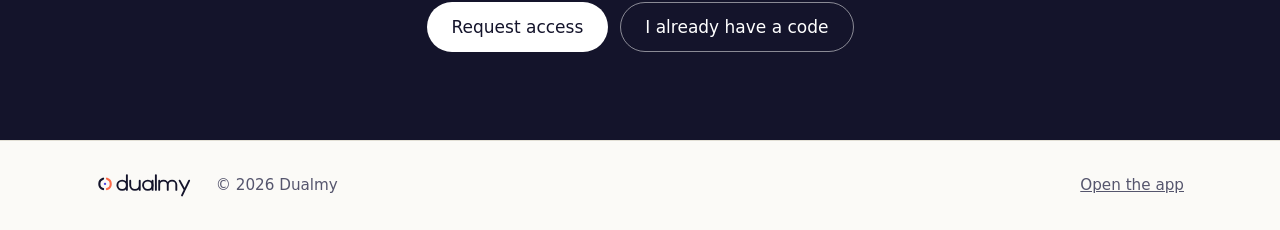
==== commit 41164b64: "deploy: landing desde dualmy@247c0e9a" ====
--- a/index.html
+++ b/index.html
@@ -1,237 +1,242 @@
 <!doctype html>
-<html lang="es">
+<html lang="en">
   <head>
     <meta charset="UTF-8" />
     <meta name="viewport" content="width=device-width, initial-scale=1.0" />
-    <title>Dualmy: mejora los procesos de tu negocio, a tu ritmo</title>
+    <title>Dualmy: improve how your business runs, at your own pace</title>
     <meta
       name="description"
-      content="Cuéntanos cómo trabaja tu empresa y Dualmy te ayuda a entenderlo, mejorarlo y mantenerlo funcionando. Hablando o con tus propias manos. Tú decides."
+      content="Tell us how your company works and Dualmy helps you understand it, improve it and keep it running. By talking or with your own hands. You decide."
     />
     <meta name="theme-color" content="#14142b" />
-    <meta property="og:title" content="Dualmy: mejora los procesos de tu negocio, a tu ritmo" />
+    <meta property="og:title" content="Dualmy: improve how your business runs, at your own pace" />
     <meta
       property="og:description"
-      content="Cuéntanos cómo trabaja tu empresa y Dualmy te ayuda a mejorarlo. Sin tecnicismos, tú decides."
+      content="Tell us how your company works and Dualmy helps you improve it. No jargon, you decide."
     />
     <meta property="og:type" content="website" />
     <meta property="og:url" content="https://dualmy.com/" />
     <link rel="canonical" href="https://dualmy.com/" />
-    <link rel="alternate" hreflang="es" href="https://dualmy.com/" />
-    <link rel="alternate" hreflang="en" href="https://dualmy.com/en/" />
+    <link rel="alternate" hreflang="es" href="https://dualmy.com/es/" />
+    <link rel="alternate" hreflang="en" href="https://dualmy.com/" />
     <link rel="alternate" hreflang="x-default" href="https://dualmy.com/" />
-    <meta property="og:locale" content="es_ES" />
-    <meta property="og:locale:alternate" content="en_US" />
+    <meta property="og:locale" content="en_US" />
+    <meta property="og:locale:alternate" content="es_ES" />
     <meta property="og:image" content="https://dualmy.com/og-image.png" />
     <meta property="og:image:width" content="1200" />
     <meta property="og:image:height" content="630" />
-    <meta property="og:image:alt" content="Dualmy: mejora tu negocio, juntos." />
+    <meta property="og:image:alt" content="Dualmy: improve your business, together." />
     <meta name="twitter:card" content="summary_large_image" />
     <link rel="icon" type="image/svg+xml" href="./brand/favicon.svg" />
     <link rel="apple-touch-icon" href="./brand/apple-touch-icon.png" />
     <link rel="stylesheet" crossorigin href="./assets/styles-BkNdYoZb.css">
   </head>
   <body>
-    <a class="skip" href="#contenido">Saltar al contenido</a>
+    <a class="skip" href="#content">Skip to content</a>
 
     <header class="site-header">
       <div class="wrap bar">
-        <a class="logo" href="./" aria-label="Dualmy, inicio">
+        <a class="logo" href="./" aria-label="Dualmy, home">
           <img class="on-light" src="./brand/dualmy-logo.svg" alt="Dualmy" />
           <img class="on-dark" src="./brand/dualmy-logo-reverse.svg" alt="" aria-hidden="true" />
         </a>
-        <nav class="nav" aria-label="Principal">
-          <a href="#ciclo">Cómo funciona</a>
-          <a href="#doble-modo">Hablar o hacer</a>
-          <a href="#control">Tú decides</a>
+        <nav class="nav" aria-label="Main">
+          <a href="#cycle">How it works</a>
+          <a href="#modes">Talk or build</a>
+          <a href="#control">You decide</a>
         </nav>
         <div class="bar-actions">
           <a
             class="lang"
-            href="./en/"
-            hreflang="en"
-            lang="en"
-            aria-label="Read this page in English"
-            >EN</a
+            href="./es/"
+            hreflang="es"
+            lang="es"
+            aria-label="Leer esta página en español"
+            >ES</a
           >
-          <a class="link" href="https://app.dualmy.com">Entrar</a>
-          <a class="btn btn-primary" href="mailto:hello@dualmy.com?subject=Quiero%20acceso%20a%20Dualmy">Solicitar acceso</a>
+          <a class="link" href="https://app.dualmy.com">Sign in</a>
+          <a class="btn btn-primary" href="mailto:hello@dualmy.com?subject=I%27d%20like%20access%20to%20Dualmy">Request access</a>
         </div>
       </div>
     </header>
 
-    <main id="contenido">
+    <main id="content">
       <section class="hero">
         <div class="wrap hero-grid">
           <div class="hero-copy">
-            <p class="eyebrow">Mejora continua de procesos para pymes</p>
-            <h1>¿Y si pudiéramos mejorar tu negocio, juntos?</h1>
+            <p class="eyebrow">Continuous process improvement for small businesses</p>
+            <h1>What if we could improve your business, together?</h1>
             <p class="lead">
-              Cuéntanos cómo trabaja tu empresa y qué te cuesta. Dualmy te ayuda a entenderlo,
-              proponer cómo mejorarlo y mantenerlo funcionando, paso a paso y sin tecnicismos.
+              Tell us how your company works and what it costs you. Dualmy helps you understand it,
+              suggests how to improve it and keeps it running, step by step and without jargon.
             </p>
             <div class="actions">
-              <a class="btn btn-primary btn-lg" href="mailto:hello@dualmy.com?subject=Quiero%20acceso%20a%20Dualmy">Solicitar acceso</a>
-              <a class="btn btn-ghost btn-lg" href="#ciclo">Ver cómo funciona</a>
+              <a class="btn btn-primary btn-lg" href="mailto:hello@dualmy.com?subject=I%27d%20like%20access%20to%20Dualmy">Request access</a>
+              <a class="btn btn-ghost btn-lg" href="#cycle">See how it works</a>
             </div>
             <p class="note">
-              Estamos abriendo cuentas por invitación. ¿Ya tienes un código?
-              <a href="https://app.dualmy.com">Entra aquí</a>.
+              We're opening accounts by invitation. Already have a code?
+              <a href="https://app.dualmy.com">Sign in here</a>.
             </p>
           </div>
 
-          <figure class="chat" aria-label="Así empieza una conversación en Dualmy">
+          <figure class="chat" aria-label="How a conversation with Dualmy starts">
             <p class="bubble bubble-person">
-              Cada lunes paso dos horas copiando pedidos de WhatsApp a Excel.
+              Every Monday I spend two hours copying WhatsApp orders into Excel.
             </p>
             <p class="bubble bubble-dualmy">
-              Vale, empecemos por ahí. ¿Quién recibe esos pedidos y qué pasa después?
-            </p>
-            <p class="bubble bubble-person">Los recibe Marta y luego los pasa a facturación.</p>
+              Okay, let's start there. Who receives those orders and what happens next?
+            </p>
+            <p class="bubble bubble-person">Marta gets them, then passes them on to billing.</p>
             <div class="bubble bubble-dualmy proposal">
               <p>
-                Te propongo que los pedidos lleguen solos a una hoja y que Marta solo revise los
-                dudosos.
+                I suggest the orders land in a spreadsheet on their own, and Marta only reviews the
+                doubtful ones.
               </p>
               <p class="proposal-status">
-                <span class="dot" aria-hidden="true"></span>Esperando tu aprobación
+                <span class="dot" aria-hidden="true"></span>Waiting for your approval
               </p>
             </div>
             <figcaption class="sr-only">
-              Ejemplo de conversación entre una persona y Dualmy
+              Example conversation between a person and Dualmy
             </figcaption>
           </figure>
         </div>
       </section>
 
-      <section class="section" id="ciclo" aria-labelledby="ciclo-titulo">
+      <section class="section" id="cycle" aria-labelledby="cycle-title">
         <div class="wrap">
           <header class="section-head">
-            <h2 id="ciclo-titulo">Un ciclo que no se queda en el papel</h2>
+            <h2 id="cycle-title">A cycle that doesn't stay on paper</h2>
             <p>
-              Dualmy no te entrega un informe y se va. Te acompaña desde que cuentas el problema
-              hasta que la mejora funciona, y después busca la siguiente.
+              Dualmy doesn't hand you a report and leave. It goes with you from the moment you
+              describe the problem until the improvement is working, and then it looks for the next
+              one.
             </p>
           </header>
           <ol class="steps">
             <li>
               <span class="step-n">1</span>
-              <h3>Entender</h3>
-              <p>
-                Nos cuentas qué hace tu empresa y cómo lo hace, con calma y sin formularios eternos.
+              <h3>Understand</h3>
+              <p>
+                You tell us what your company does and how it does it, calmly and without endless
+                forms.
               </p>
             </li>
             <li>
               <span class="step-n">2</span>
-              <h3>Descubrir</h3>
-              <p>Explicas un reto y averiguamos juntos qué lo causa y cuánto te está costando.</p>
+              <h3>Discover</h3>
+              <p>
+                You describe a challenge and we work out together what causes it and what it costs.
+              </p>
             </li>
             <li>
               <span class="step-n">3</span>
-              <h3>Recomendar</h3>
-              <p>
-                Te proponemos una solución con lo que Dualmy sabe hacer de verdad. Si algo no se
-                puede, te lo decimos.
+              <h3>Recommend</h3>
+              <p>
+                We propose a solution using what Dualmy can really do. If something can't be done,
+                we tell you.
               </p>
             </li>
             <li>
               <span class="step-n">4</span>
-              <h3>Construir</h3>
-              <p>
-                Armamos la solución contigo: la revisas, la pruebas y la activas cuando todo esté a tu gusto.
+              <h3>Build</h3>
+              <p>
+                We put the solution together with you: you review it, test it and switch it on when
+                you're ready.
               </p>
             </li>
             <li>
               <span class="step-n">5</span>
-              <h3>Operar</h3>
-              <p>
-                La solución trabaja con tus datos y tu gente, y tú ves qué pasa y cuánto cuesta.
+              <h3>Operate</h3>
+              <p>
+                The solution works with your data and your people, and you see what happens and what
+                it costs.
               </p>
             </li>
             <li>
               <span class="step-n">6</span>
-              <h3>Mejorar</h3>
-              <p>
-                Con lo que se observa, aparecen nuevas oportunidades. Y el ciclo vuelve a empezar.
-              </p>
+              <h3>Improve</h3>
+              <p>What we observe reveals new opportunities. And the cycle starts again.</p>
             </li>
           </ol>
         </div>
       </section>
 
-      <section class="section section-alt" id="doble-modo" aria-labelledby="modo-titulo">
+      <section class="section section-alt" id="modes" aria-labelledby="modes-title">
         <div class="wrap">
           <header class="section-head">
-            <h2 id="modo-titulo">Habla, o hazlo tú. Llegas al mismo lugar.</h2>
+            <h2 id="modes-title">
+              Talk it through, or do it yourself. You end up in the same place.
+            </h2>
             <p>
-              Todo lo que Dualmy puede hacer conversando, tú también puedes hacerlo con herramientas
-              visuales. Y al revés. Usa el camino que te resulte más cómodo cada día.
+              Everything Dualmy can do in conversation, you can also do with visual tools. And the
+              other way around. Use whichever path feels more comfortable on any given day.
             </p>
           </header>
           <div class="two">
             <article class="card">
-              <h3>Conversando</h3>
-              <p>
-                Cuentas lo que pasa con tus palabras y Dualmy hace las preguntas, propone y prepara
-                los cambios. Útil cuando no sabes por dónde empezar.
+              <h3>By conversation</h3>
+              <p>
+                You explain what's going on in your own words and Dualmy asks questions, makes
+                suggestions and prepares the changes. Handy when you don't know where to start.
               </p>
             </article>
             <article class="card">
-              <h3>Con tus propias manos</h3>
-              <p>
-                Dibujas el proceso, editas los pasos y ajustas los datos por tu cuenta. Útil cuando ya
-                sabes lo que quieres y no necesitas ayuda de IA.
+              <h3>With your own hands</h3>
+              <p>
+                You draw the process, edit the steps and adjust the data yourself. Handy when you
+                already know what you want and don't need AI's help.
               </p>
             </article>
           </div>
         </div>
       </section>
 
-      <section class="section" id="control" aria-labelledby="control-titulo">
+      <section class="section" id="control" aria-labelledby="control-title">
         <div class="wrap">
           <header class="section-head">
-            <h2 id="control-titulo">La IA propone. Tú decides.</h2>
-            <p>Estás al mando de tu negocio, y Dualmy está diseñado para que se note.</p>
+            <h2 id="control-title">AI suggests. You decide.</h2>
+            <p>You're in charge of your business, and Dualmy is designed so that it shows.</p>
           </header>
           <ul class="trust">
             <li>
-              <h3>Nada se activa sin ti</h3>
-              <p>
-                Dualmy sugiere y prepara, pero publicar o activar algo siempre lo decide una
-                persona.
-              </p>
-            </li>
-            <li>
-              <h3>Lo que no tiene vuelta atrás, espera</h3>
-              <p>
-                Las acciones que no se pueden deshacer se detienen hasta que alguien las aprueba.
-              </p>
-            </li>
-            <li>
-              <h3>Todo queda registrado</h3>
-              <p>
-                Qué pasó, quién lo aprobó y cuánto costó. Para que puedas revisarlo cuando quieras.
-              </p>
-            </li>
-            <li>
-              <h3>Lo tuyo se queda en tu negocio</h3>
-              <p>
-                Cada empresa está separada de las demás. Los datos de personas se cuidan y puedes
-                borrarlos.
+              <h3>Nothing goes live without you</h3>
+              <p>
+                Dualmy suggests and prepares, but publishing or switching something on is always a
+                person's decision.
+              </p>
+            </li>
+            <li>
+              <h3>What can't be undone, waits</h3>
+              <p>Actions that can't be reversed stop until someone approves them.</p>
+            </li>
+            <li>
+              <h3>Everything is recorded</h3>
+              <p>
+                What happened, who approved it and what it cost. So you can review it whenever you
+                want.
+              </p>
+            </li>
+            <li>
+              <h3>What's yours stays in your business</h3>
+              <p>
+                Each company is kept separate from the others. People's data is looked after and you
+                can delete it.
               </p>
             </li>
           </ul>
         </div>
       </section>
 
-      <section class="cta" aria-labelledby="cta-titulo">
+      <section class="cta" aria-labelledby="cta-title">
         <div class="wrap cta-inner">
           <img class="cta-mark" src="./brand/dualmy-mark-reverse.svg" alt="" aria-hidden="true" />
-          <h2 id="cta-titulo">Empecemos por lo que hoy te quita tiempo.</h2>
-          <p>Sin presiones, sin tecnicismos, a tu ritmo.</p>
+          <h2 id="cta-title">Let's start with what eats your time today.</h2>
+          <p>No pressure, no jargon, at your own pace.</p>
           <div class="actions center">
-            <a class="btn btn-light btn-lg" href="mailto:hello@dualmy.com?subject=Quiero%20acceso%20a%20Dualmy">Solicitar acceso</a>
-            <a class="btn btn-outline btn-lg" href="https://app.dualmy.com">Ya tengo un código</a>
+            <a class="btn btn-light btn-lg" href="mailto:hello@dualmy.com?subject=I%27d%20like%20access%20to%20Dualmy">Request access</a>
+            <a class="btn btn-outline btn-lg" href="https://app.dualmy.com">I already have a code</a>
           </div>
         </div>
       </section>
@@ -239,12 +244,12 @@
 
     <footer class="site-footer">
       <div class="wrap foot">
-        <a class="logo" href="./" aria-label="Dualmy, inicio">
+        <a class="logo" href="./" aria-label="Dualmy, home">
           <img class="on-light" src="./brand/dualmy-logo.svg" alt="Dualmy" />
           <img class="on-dark" src="./brand/dualmy-logo-reverse.svg" alt="" aria-hidden="true" />
         </a>
         <p>© 2026 Dualmy</p>
-        <a href="https://app.dualmy.com">Entrar a la app</a>
+        <a href="https://app.dualmy.com">Open the app</a>
       </div>
     </footer>
   </body>
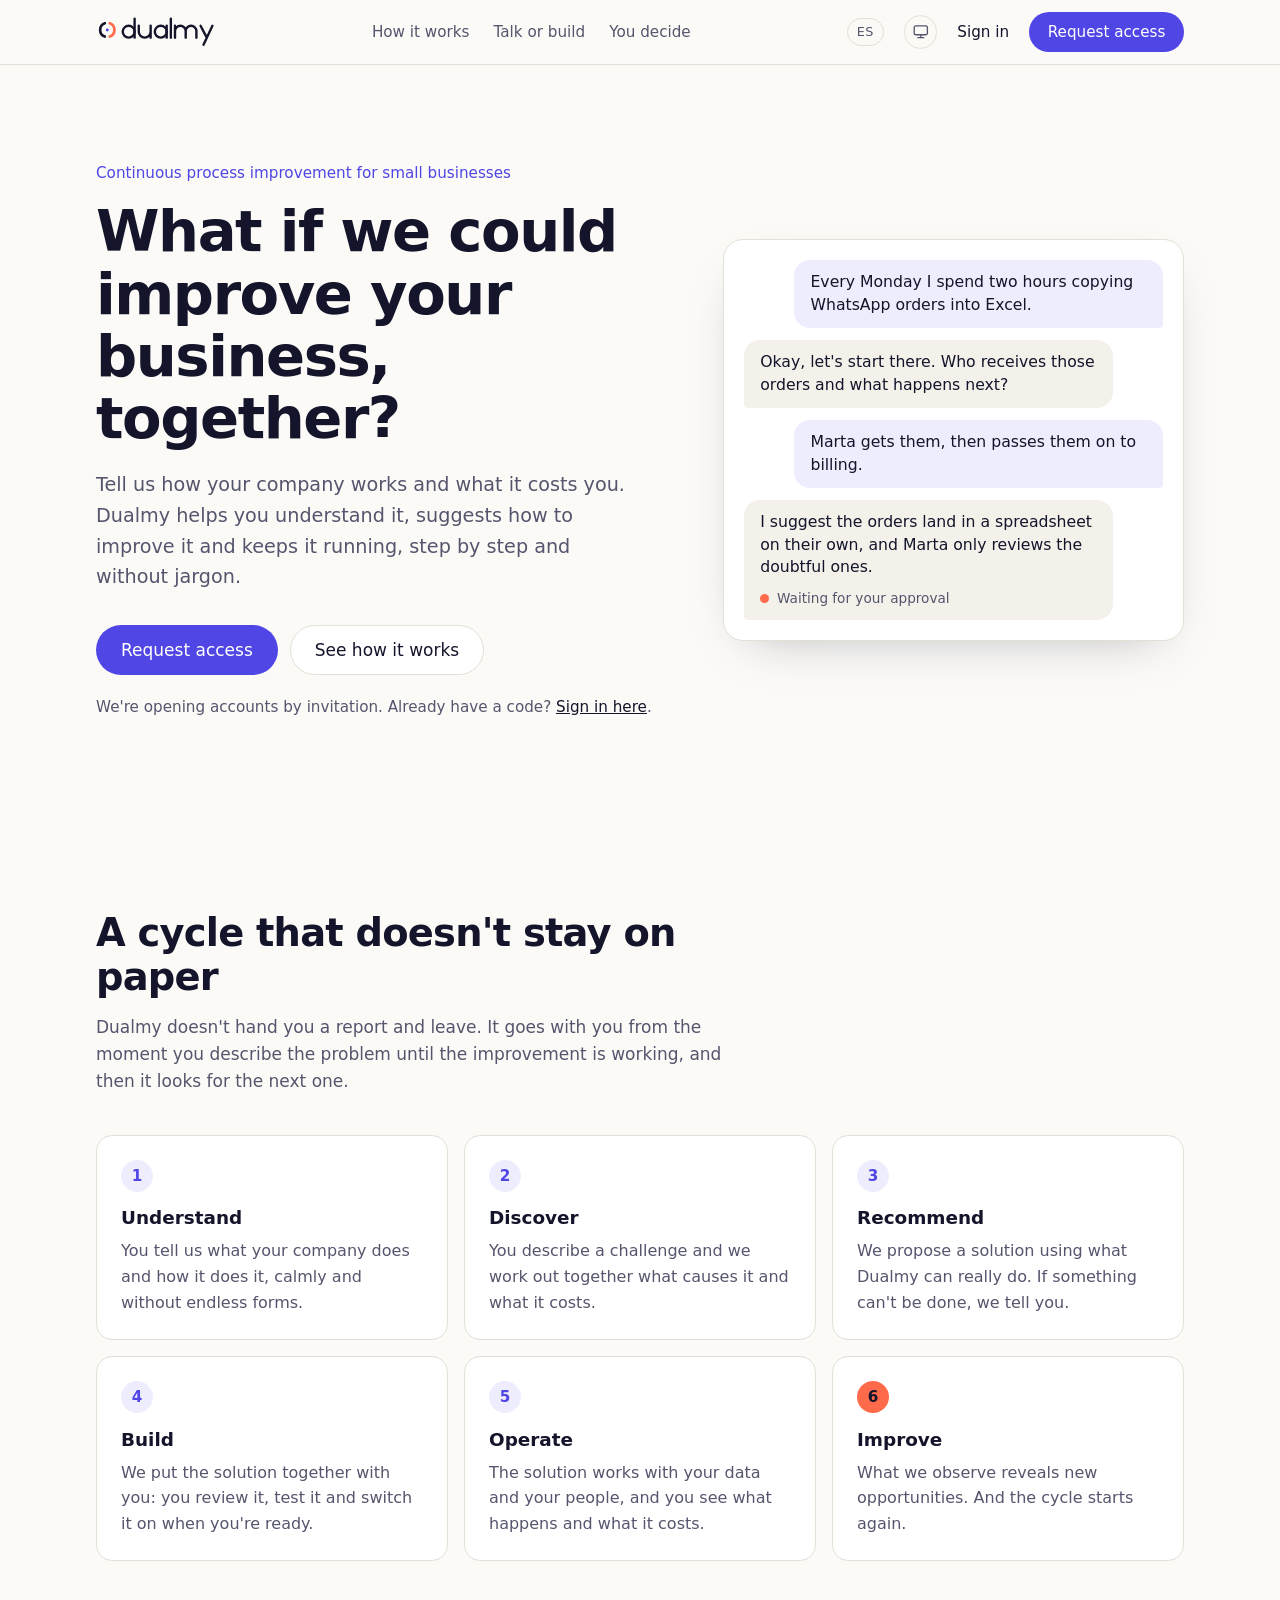
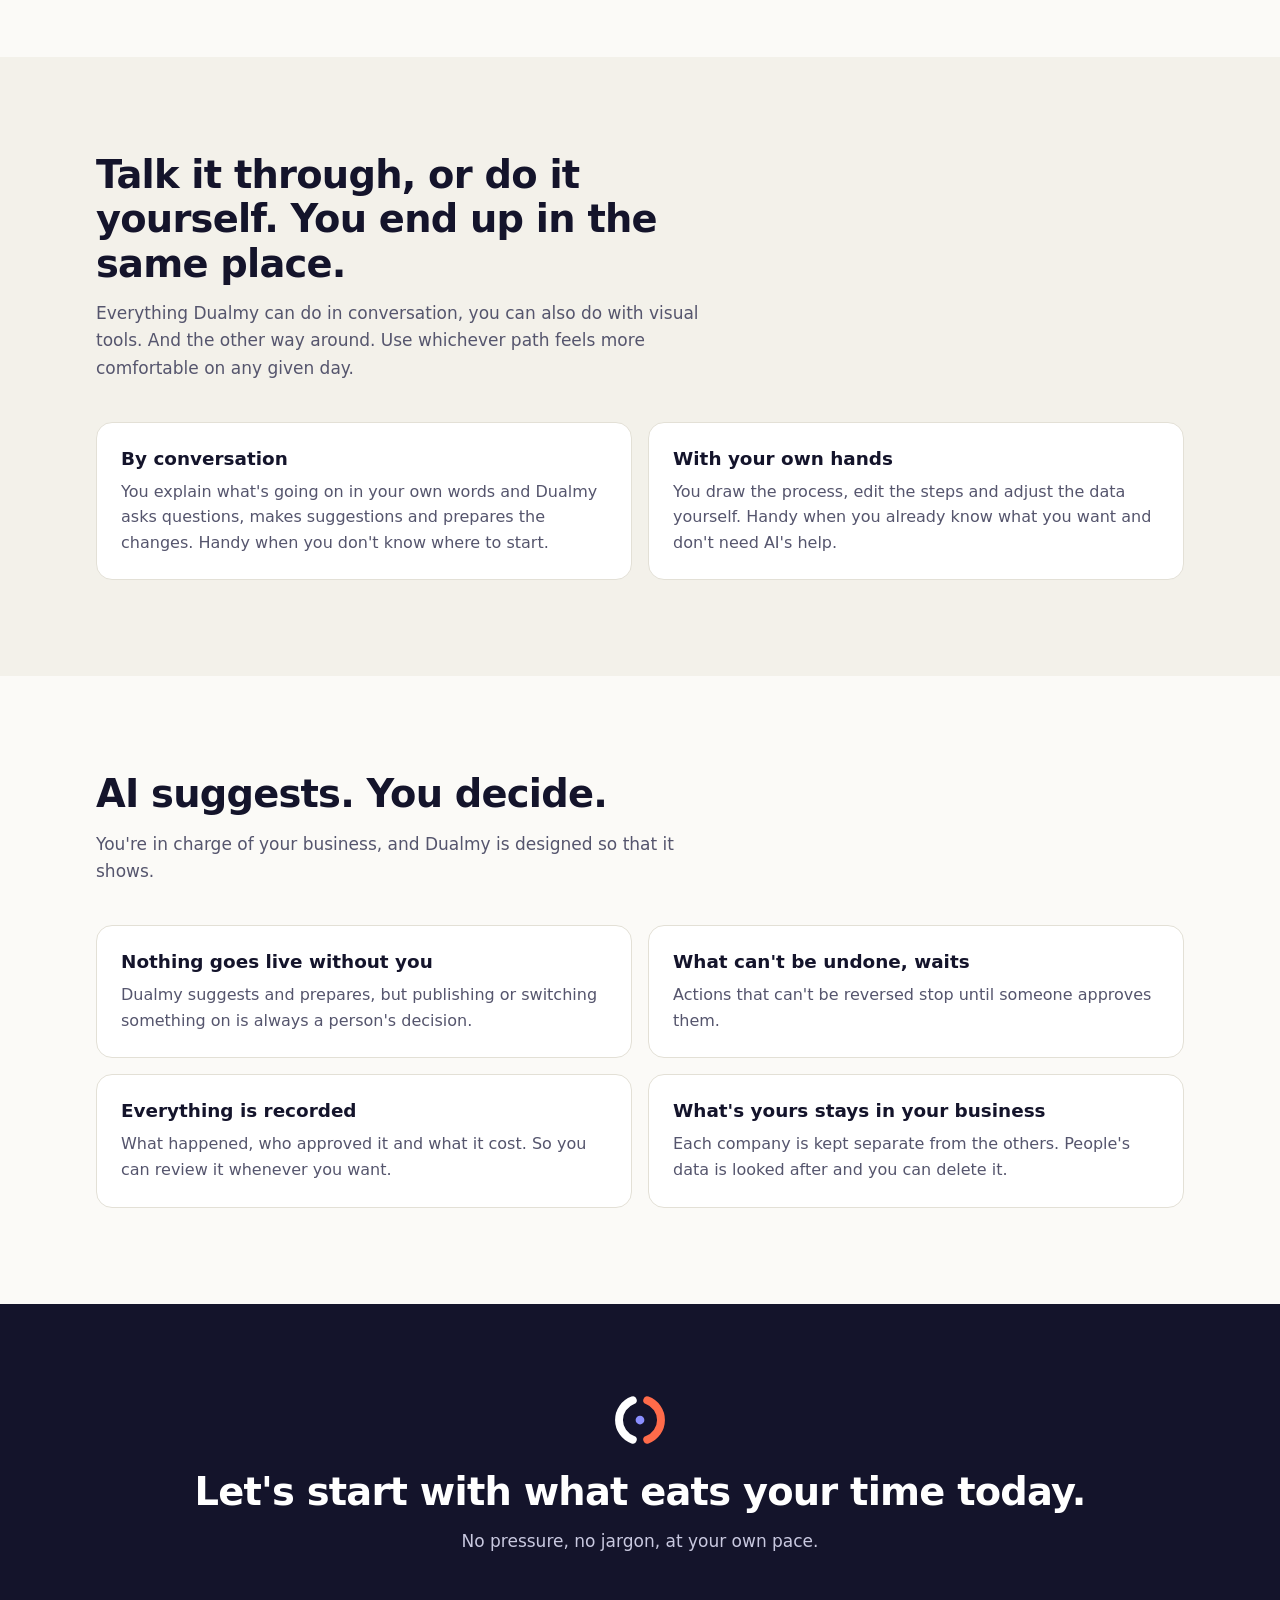
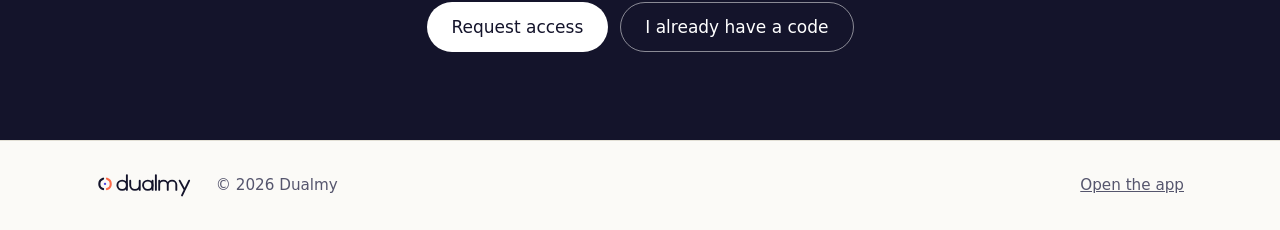
==== commit 607fed9f: "deploy: landing desde dualmy@b405ded6" ====
--- a/index.html
+++ b/index.html
@@ -29,7 +29,14 @@
     <meta name="twitter:card" content="summary_large_image" />
     <link rel="icon" type="image/svg+xml" href="./brand/favicon.svg" />
     <link rel="apple-touch-icon" href="./brand/apple-touch-icon.png" />
-    <link rel="stylesheet" crossorigin href="./assets/styles-BkNdYoZb.css">
+    <script>
+      try {
+        var t = localStorage.getItem('dualmy-theme');
+        if (t === 'light' || t === 'dark') document.documentElement.dataset.theme = t;
+      } catch (e) {}
+    </script>
+    <script type="module" crossorigin src="./assets/theme-CjEgHrdQ.js"></script>
+    <link rel="stylesheet" crossorigin href="./assets/theme-CzVMNWgR.css">
   </head>
   <body>
     <a class="skip" href="#content">Skip to content</a>
@@ -54,6 +61,29 @@
             aria-label="Leer esta página en español"
             >ES</a
           >
+          <button
+            class="theme-toggle"
+            type="button"
+            data-theme-toggle
+            data-pref="system"
+            aria-label="Theme: system (click to change)"
+            title="Theme: system (click to change)"
+            data-labels='{"system": "Theme: system (click to change)", "light": "Theme: light (click to change)", "dark": "Theme: dark (click to change)"}'
+          >
+            <svg class="ic ic-system" viewBox="0 0 24 24" aria-hidden="true">
+              <rect x="3" y="4" width="18" height="12" rx="2" />
+              <path d="M8 20h8M12 16v4" />
+            </svg>
+            <svg class="ic ic-light" viewBox="0 0 24 24" aria-hidden="true">
+              <circle cx="12" cy="12" r="4" />
+              <path
+                d="M12 2v2M12 20v2M4.9 4.9l1.4 1.4M17.7 17.7l1.4 1.4M2 12h2M20 12h2M4.9 19.1l1.4-1.4M17.7 6.3l1.4-1.4"
+              />
+            </svg>
+            <svg class="ic ic-dark" viewBox="0 0 24 24" aria-hidden="true">
+              <path d="M20 14.5A8.5 8.5 0 0 1 9.5 4a8.5 8.5 0 1 0 10.5 10.5z" />
+            </svg>
+          </button>
           <a class="link" href="https://app.dualmy.com">Sign in</a>
           <a class="btn btn-primary" href="mailto:hello@dualmy.com?subject=I%27d%20like%20access%20to%20Dualmy">Request access</a>
         </div>
--- a/assets/theme-CzVMNWgR.css
+++ b/assets/theme-CzVMNWgR.css
@@ -0,0 +1 @@
+:root{--ink:#14142b;--bg:#fbfaf7;--surface:#fff;--alt:#f3f1ea;--text:#14142b;--muted:#55556d;--line:#e3e0d6;--accent:#4f46e5;--accent-soft:#eeedfd;--accent-text:#fff;--coral:#ff6b4a;--font:ui-sans-serif, system-ui, -apple-system, "Segoe UI", Roboto, "Helvetica Neue", Arial, sans-serif;--lightningcss-light:initial;--lightningcss-dark: ;color-scheme:light dark}@media (prefers-color-scheme:dark){:root{--lightningcss-light: ;--lightningcss-dark:initial}}:root[data-theme=light]{--lightningcss-light:initial;--lightningcss-dark: ;color-scheme:light}:root[data-theme=dark]{--bg:#0f0f22;--surface:#1a1a36;--alt:#141430;--text:#f5f3ee;--muted:#b0b0c8;--line:#2b2b4d;--accent:#8b8fff;--accent-soft:#23224a;--accent-text:#0f0f24;--lightningcss-light: ;--lightningcss-dark:initial;color-scheme:dark}@media (prefers-color-scheme:dark){:root:not([data-theme=light]){--bg:#0f0f22;--surface:#1a1a36;--alt:#141430;--text:#f5f3ee;--muted:#b0b0c8;--line:#2b2b4d;--accent:#8b8fff;--accent-soft:#23224a;--accent-text:#0f0f24;--lightningcss-light: ;--lightningcss-dark:initial;color-scheme:dark}}*{box-sizing:border-box}html{scroll-behavior:smooth;scroll-padding-top:5rem}@media (prefers-reduced-motion:reduce){html{scroll-behavior:auto}}body{background:var(--bg);color:var(--text);font-family:var(--font);-webkit-font-smoothing:antialiased;margin:0;font-size:1.0625rem;line-height:1.6}h1,h2,h3,p,ol,ul,figure{margin:0}ol,ul{padding:0;list-style:none}a{color:inherit}img{max-width:100%;display:block}:focus-visible{outline:3px solid var(--accent);outline-offset:3px;border-radius:6px}.sr-only{clip-path:inset(50%);white-space:nowrap;width:1px;height:1px;position:absolute;overflow:hidden}.skip{background:var(--surface);z-index:10;border-radius:8px;padding:.5rem 1rem;position:absolute;top:-4rem;left:1rem}.skip:focus{top:1rem}.wrap{width:min(100% - 3rem,68rem);margin-inline:auto}.on-dark,:root[data-theme=dark] .on-light{display:none}:root[data-theme=dark] .on-dark{display:block}@media (prefers-color-scheme:dark){:root:not([data-theme=light]) .on-light{display:none}:root:not([data-theme=light]) .on-dark{display:block}}.site-header{z-index:5;background:color-mix(in srgb, var(--bg) 88%, transparent);-webkit-backdrop-filter:blur(10px);backdrop-filter:blur(10px);border-bottom:1px solid var(--line);position:sticky;top:0}.bar{align-items:center;gap:2rem;min-height:4rem;display:flex}.logo img{width:auto;height:2rem}.nav{color:var(--muted);gap:1.5rem;margin-inline:auto;font-size:.95rem;display:flex}.nav a,.link{text-decoration:none}.nav a:hover,.link:hover{color:var(--text)}.bar-actions{align-items:center;gap:1.25rem;font-size:.95rem;display:flex}.lang{border:1px solid var(--line);letter-spacing:.04em;color:var(--muted);border-radius:999px;padding:.2rem .55rem;font-size:.8rem;font-weight:500;text-decoration:none}.lang:hover{color:var(--text);border-color:var(--muted)}.theme-toggle{border:1px solid var(--line);width:2.1rem;height:2.1rem;color:var(--muted);cursor:pointer;background:0 0;border-radius:50%;place-items:center;padding:0;display:inline-grid}.theme-toggle:hover{color:var(--text);border-color:var(--muted)}.theme-toggle .ic{fill:none;stroke:currentColor;stroke-width:1.8px;stroke-linecap:round;stroke-linejoin:round;width:1.1rem;height:1.1rem;display:none}.theme-toggle[data-pref=system] .ic-system,.theme-toggle[data-pref=light] .ic-light,.theme-toggle[data-pref=dark] .ic-dark{display:block}.btn{border:1px solid #0000;border-radius:999px;justify-content:center;align-items:center;padding:.6rem 1.1rem;font-weight:500;line-height:1.2;text-decoration:none;display:inline-flex}.btn-lg{padding:.85rem 1.5rem;font-size:1.0625rem}.btn-primary{background:var(--accent);color:var(--accent-text)}.btn-primary:hover{filter:brightness(1.08)}.btn-ghost{border-color:var(--line);background:var(--surface)}.btn-ghost:hover{border-color:var(--muted)}.btn-light{color:var(--ink);background:#fff}.btn-outline{color:#fff;border-color:#ffffff80}.btn-outline:hover{border-color:#fff}.hero{padding-block:clamp(3rem,8vw,6rem)}.hero-grid{grid-template-columns:minmax(0,1.1fr) minmax(0,.9fr);align-items:center;gap:clamp(2rem,5vw,4rem);display:grid}.eyebrow{color:var(--accent);margin-bottom:1rem;font-size:.95rem;font-weight:500}h1{letter-spacing:-.025em;font-size:clamp(2.2rem,5.2vw,3.6rem);font-weight:600;line-height:1.08}.lead{color:var(--muted);max-width:34rem;margin-top:1.25rem;font-size:1.2rem}.actions{flex-wrap:wrap;gap:.75rem;margin-top:2rem;display:flex}.actions.center{justify-content:center}.note{color:var(--muted);margin-top:1.25rem;font-size:.95rem}.note a{color:var(--text)}.chat{background:var(--surface);border:1px solid var(--line);border-radius:20px;gap:.75rem;padding:1.25rem;display:grid;box-shadow:0 18px 50px -28px #14142b59}.bubble{border-radius:16px;max-width:88%;padding:.7rem 1rem;font-size:.98rem;line-height:1.45}.bubble-person{background:var(--accent-soft);border-bottom-right-radius:4px;justify-self:end}.bubble-dualmy{background:var(--alt);border-bottom-left-radius:4px;justify-self:start}.proposal{gap:.6rem;display:grid}.proposal-status{color:var(--muted);align-items:center;gap:.5rem;font-size:.85rem;display:inline-flex}.dot{background:var(--coral);border-radius:50%;width:.55rem;height:.55rem}.section{padding-block:clamp(3.5rem,8vw,6rem)}.section-alt{background:var(--alt)}.section-head{max-width:40rem;margin-bottom:2.5rem}h2{letter-spacing:-.02em;font-size:clamp(1.7rem,3.4vw,2.4rem);font-weight:600;line-height:1.15}.section-head p{color:var(--muted);margin-top:.9rem}h3{font-size:1.15rem;font-weight:600;line-height:1.3}.steps{grid-template-columns:repeat(3,minmax(0,1fr));gap:1rem;display:grid}.steps li,.card,.trust li{background:var(--surface);border:1px solid var(--line);border-radius:16px;padding:1.5rem}.steps p,.card p,.trust p{color:var(--muted);margin-top:.5rem;font-size:1rem}.step-n{background:var(--accent-soft);width:2rem;height:2rem;color:var(--accent);border-radius:50%;place-items:center;margin-bottom:.9rem;font-size:.95rem;font-weight:600;display:inline-grid}.steps li:nth-child(6) .step-n{background:var(--coral);color:var(--ink)}.two,.trust{grid-template-columns:repeat(2,minmax(0,1fr));gap:1rem;display:grid}.cta{background:var(--ink);color:#fff;text-align:center;padding-block:clamp(3.5rem,8vw,5.5rem)}:root[data-theme=dark] .cta{background:#1d1c4d}@media (prefers-color-scheme:dark){:root:not([data-theme=light]) .cta{background:#1d1c4d}}.cta-inner{justify-items:center;gap:.9rem;display:grid}.cta-mark{width:3.5rem;height:3.5rem;margin-bottom:.5rem}.cta p{color:#c9c9e0}.site-footer{border-top:1px solid var(--line);color:var(--muted);padding-block:2rem;font-size:.95rem}.foot{align-items:center;gap:1.5rem;display:flex}.foot .logo img{height:1.6rem}.foot a:last-child{margin-left:auto}@media (width<=52rem){.nav{display:none}.bar{justify-content:space-between}.hero-grid,.steps,.two,.trust{grid-template-columns:minmax(0,1fr)}.bar-actions .link{display:none}}@media (width<=30rem){.bar{gap:.75rem}.bar-actions{gap:.6rem}.bar-actions .btn{white-space:nowrap;padding:.5rem .85rem;font-size:.9rem}.actions .btn{width:100%}.foot{flex-wrap:wrap}.foot a:last-child{margin-left:0}}
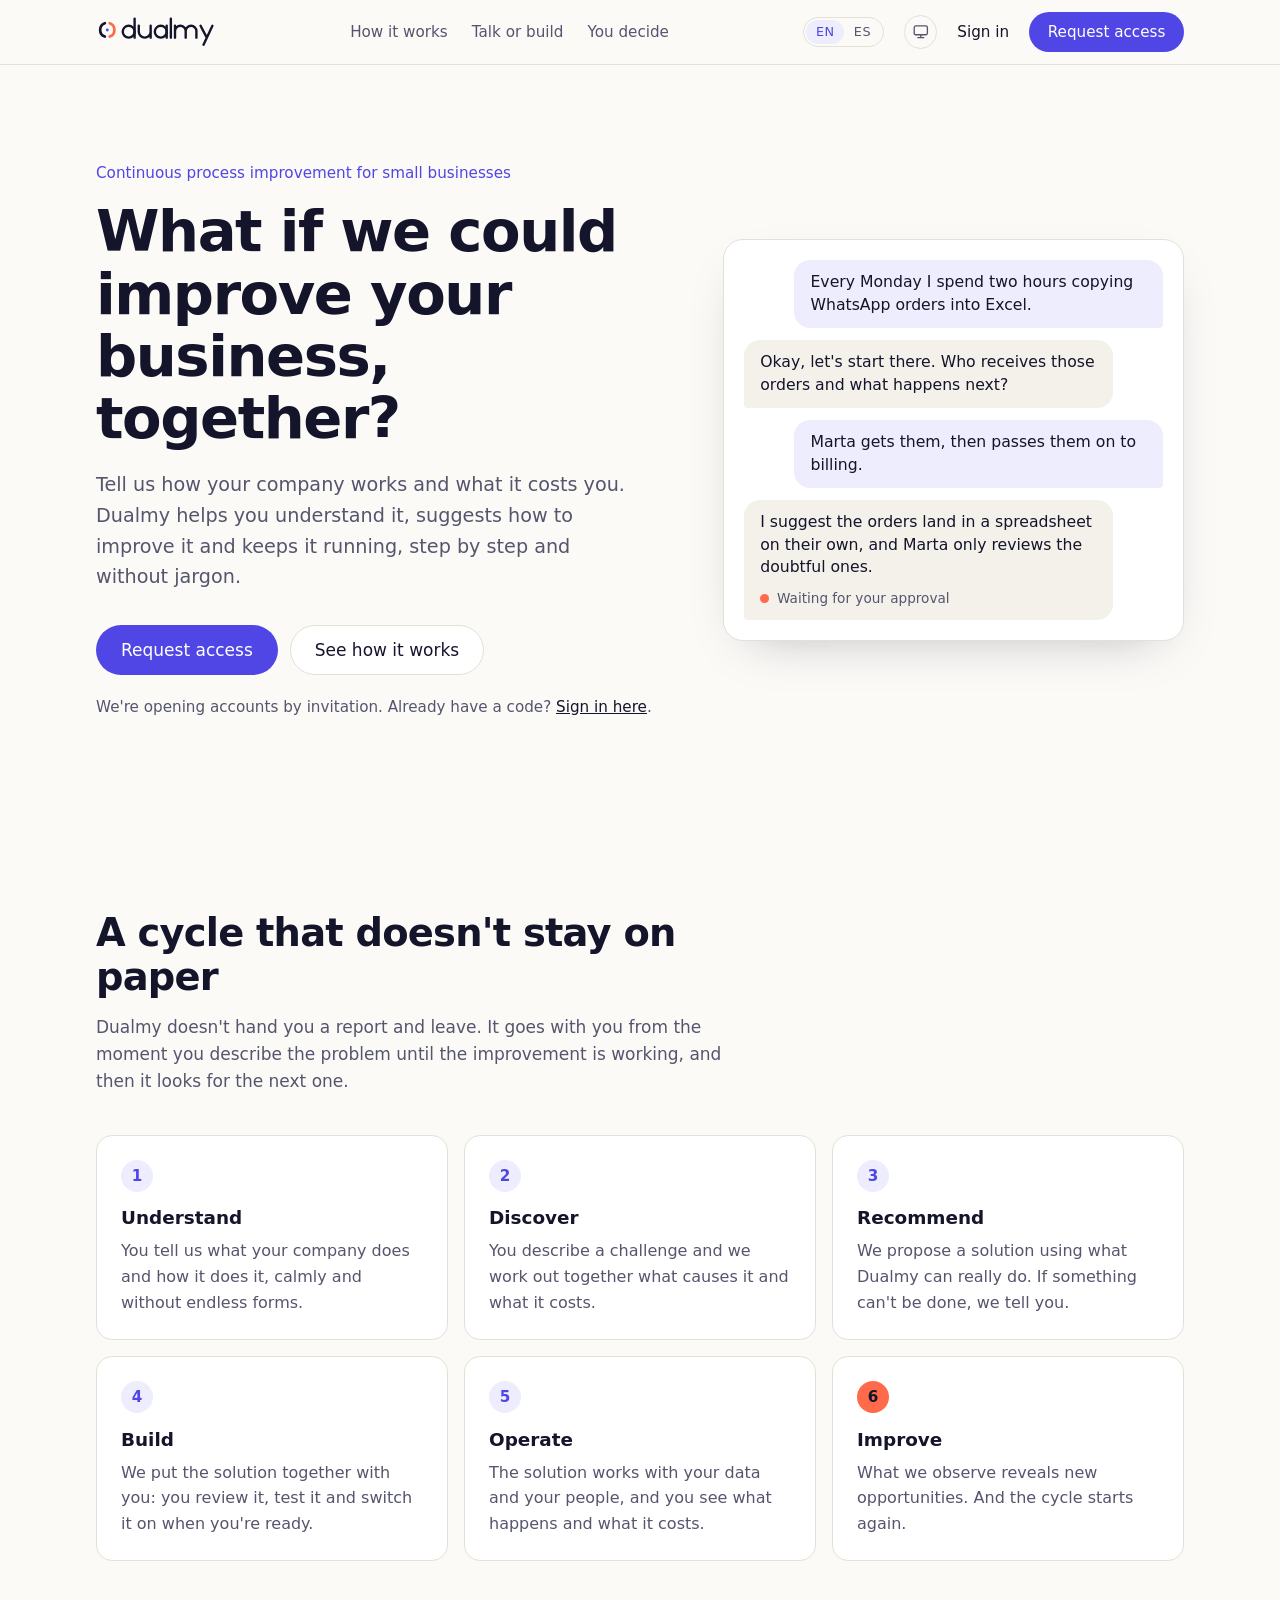
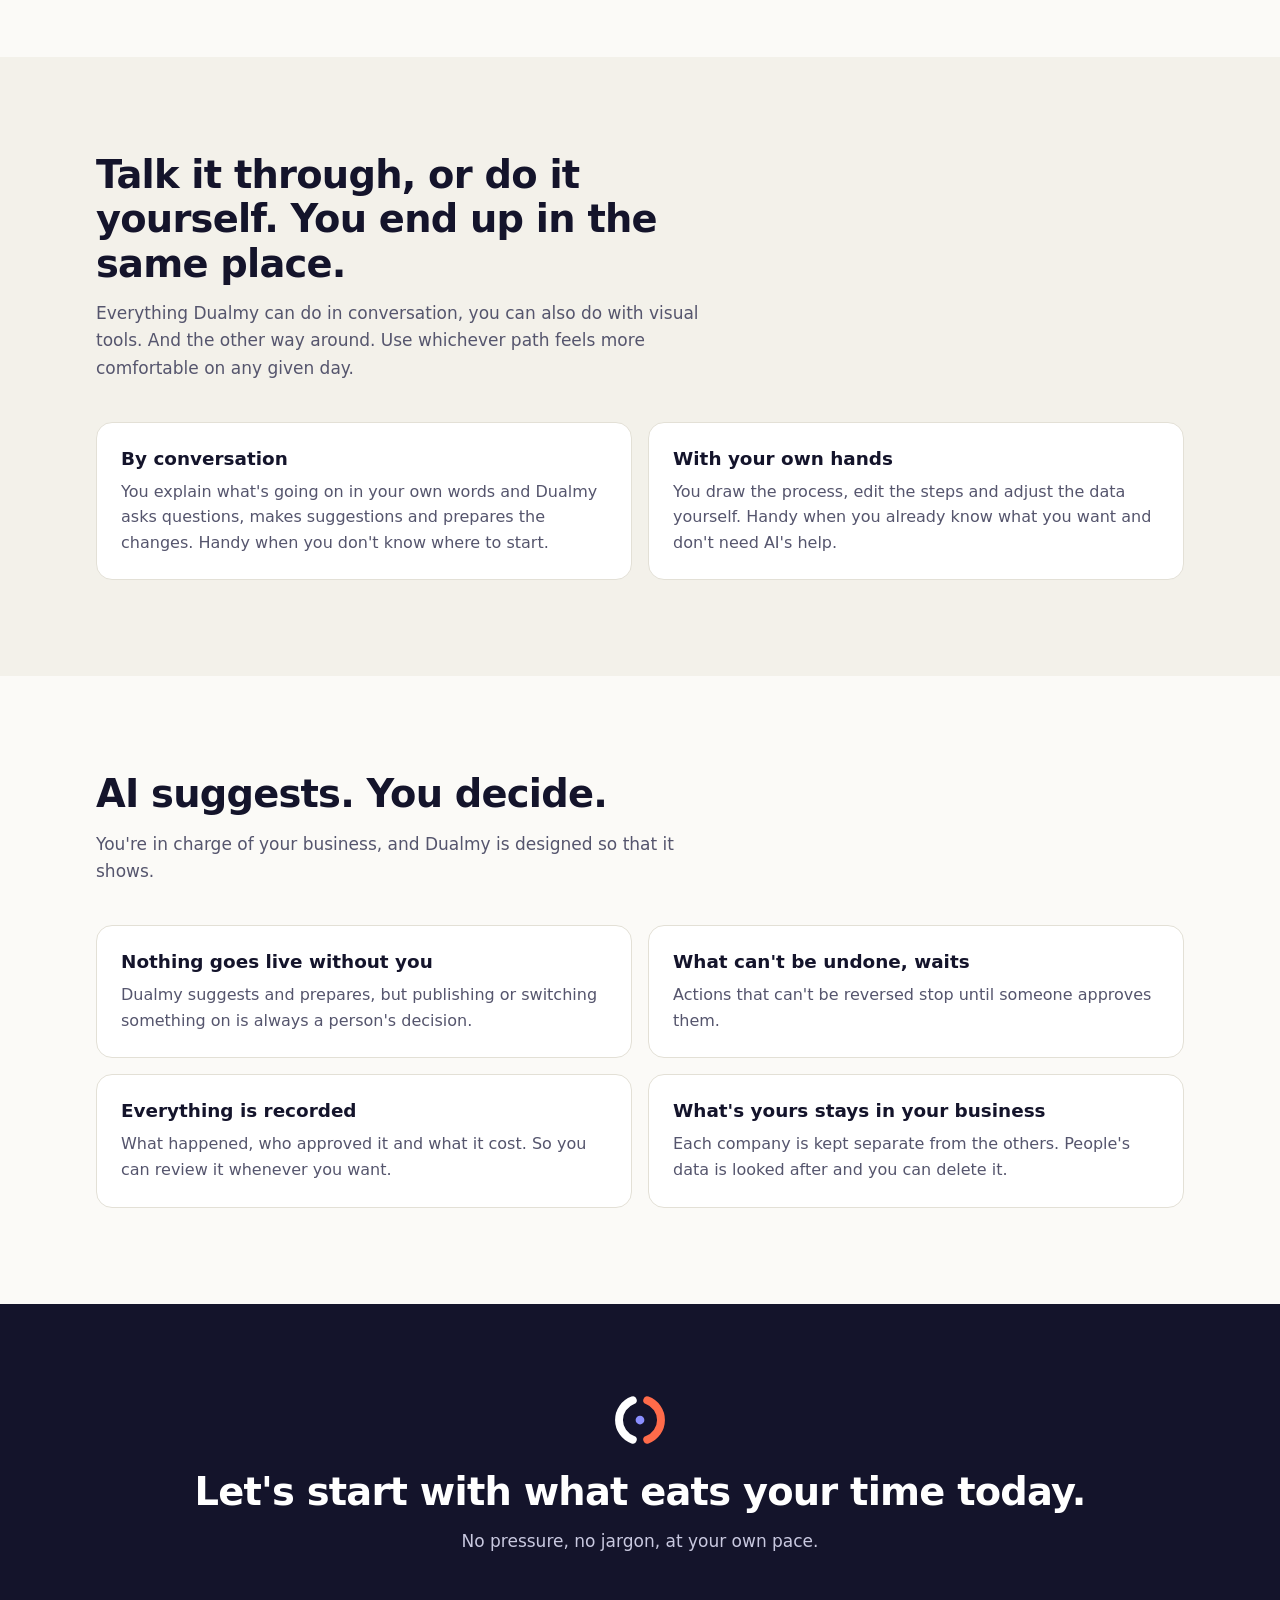
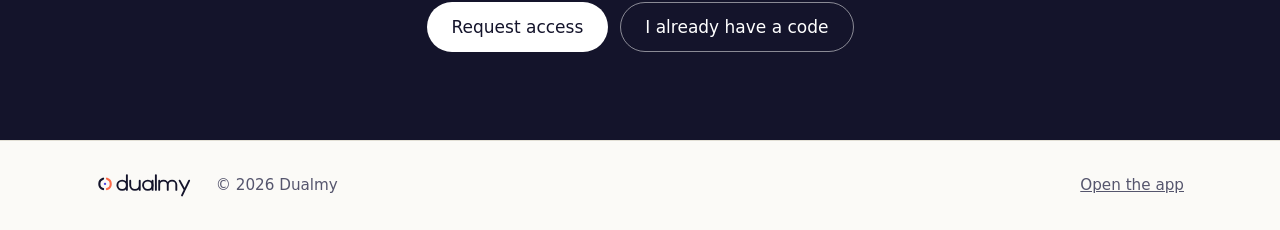
==== commit b8549710: "deploy: landing desde dualmy@a056228d" ====
--- a/index.html
+++ b/index.html
@@ -35,8 +35,8 @@
         if (t === 'light' || t === 'dark') document.documentElement.dataset.theme = t;
       } catch (e) {}
     </script>
-    <script type="module" crossorigin src="./assets/theme-CjEgHrdQ.js"></script>
-    <link rel="stylesheet" crossorigin href="./assets/theme-CzVMNWgR.css">
+    <script type="module" crossorigin src="./assets/theme-DlEC2l6m.js"></script>
+    <link rel="stylesheet" crossorigin href="./assets/theme-DHrAk4FN.css">
   </head>
   <body>
     <a class="skip" href="#content">Skip to content</a>
@@ -53,14 +53,17 @@
           <a href="#control">You decide</a>
         </nav>
         <div class="bar-actions">
-          <a
-            class="lang"
-            href="./es/"
-            hreflang="es"
-            lang="es"
-            aria-label="Leer esta página en español"
-            >ES</a
-          >
+          <div class="lang-switch" role="group" aria-label="Language">
+            <span class="lang-current" aria-current="true">EN</span
+            ><a
+              class="lang-other"
+              href="./es/"
+              hreflang="es"
+              lang="es"
+              aria-label="Leer esta página en español"
+              >ES</a
+            >
+          </div>
           <button
             class="theme-toggle"
             type="button"
--- a/assets/theme-DHrAk4FN.css
+++ b/assets/theme-DHrAk4FN.css
@@ -0,0 +1 @@
+:root{--ink:#14142b;--bg:#fbfaf7;--surface:#fff;--alt:#f3f1ea;--text:#14142b;--muted:#55556d;--line:#e3e0d6;--accent:#4f46e5;--accent-soft:#eeedfd;--accent-text:#fff;--coral:#ff6b4a;--font:ui-sans-serif, system-ui, -apple-system, "Segoe UI", Roboto, "Helvetica Neue", Arial, sans-serif;--lightningcss-light:initial;--lightningcss-dark: ;color-scheme:light dark}@media (prefers-color-scheme:dark){:root{--lightningcss-light: ;--lightningcss-dark:initial}}:root[data-theme=light]{--lightningcss-light:initial;--lightningcss-dark: ;color-scheme:light}:root[data-theme=dark]{--bg:#0f0f22;--surface:#1a1a36;--alt:#141430;--text:#f5f3ee;--muted:#b0b0c8;--line:#2b2b4d;--accent:#8b8fff;--accent-soft:#23224a;--accent-text:#0f0f24;--lightningcss-light: ;--lightningcss-dark:initial;color-scheme:dark}@media (prefers-color-scheme:dark){:root:not([data-theme=light]){--bg:#0f0f22;--surface:#1a1a36;--alt:#141430;--text:#f5f3ee;--muted:#b0b0c8;--line:#2b2b4d;--accent:#8b8fff;--accent-soft:#23224a;--accent-text:#0f0f24;--lightningcss-light: ;--lightningcss-dark:initial;color-scheme:dark}}*{box-sizing:border-box}html{scroll-behavior:smooth;scroll-padding-top:5rem}@media (prefers-reduced-motion:reduce){html{scroll-behavior:auto}}body{background:var(--bg);color:var(--text);font-family:var(--font);-webkit-font-smoothing:antialiased;margin:0;font-size:1.0625rem;line-height:1.6}h1,h2,h3,p,ol,ul,figure{margin:0}ol,ul{padding:0;list-style:none}a{color:inherit}img{max-width:100%;display:block}:focus-visible{outline:3px solid var(--accent);outline-offset:3px;border-radius:6px}.sr-only{clip-path:inset(50%);white-space:nowrap;width:1px;height:1px;position:absolute;overflow:hidden}.skip{background:var(--surface);z-index:10;border-radius:8px;padding:.5rem 1rem;position:absolute;top:-4rem;left:1rem}.skip:focus{top:1rem}.wrap{width:min(100% - 3rem,68rem);margin-inline:auto}.on-dark,:root[data-theme=dark] .on-light{display:none}:root[data-theme=dark] .on-dark{display:block}@media (prefers-color-scheme:dark){:root:not([data-theme=light]) .on-light{display:none}:root:not([data-theme=light]) .on-dark{display:block}}.site-header{z-index:5;background:color-mix(in srgb, var(--bg) 88%, transparent);-webkit-backdrop-filter:blur(10px);backdrop-filter:blur(10px);border-bottom:1px solid var(--line);position:sticky;top:0}.bar{align-items:center;gap:2rem;min-height:4rem;display:flex}.logo{flex-shrink:0}.logo img{width:auto;height:2rem}.nav{color:var(--muted);gap:1.5rem;margin-inline:auto;font-size:.95rem;display:flex}.nav a,.link{text-decoration:none}.nav a:hover,.link:hover{color:var(--text)}.bar-actions{align-items:center;gap:1.25rem;font-size:.95rem;display:flex}.lang-switch{border:1px solid var(--line);letter-spacing:.04em;border-radius:999px;padding:2px;font-size:.8rem;font-weight:500;display:inline-flex}.lang-switch>*{border-radius:999px;padding:.2rem .6rem;line-height:1.4}.lang-current{background:var(--accent-soft);color:var(--accent)}.lang-other{color:var(--muted);text-decoration:none}.lang-other:hover{color:var(--text)}.theme-toggle{border:1px solid var(--line);width:2.1rem;height:2.1rem;color:var(--muted);cursor:pointer;background:0 0;border-radius:50%;place-items:center;padding:0;display:inline-grid}.theme-toggle:hover{color:var(--text);border-color:var(--muted)}.theme-toggle .ic{fill:none;stroke:currentColor;stroke-width:1.8px;stroke-linecap:round;stroke-linejoin:round;width:1.1rem;height:1.1rem;display:none}.theme-toggle[data-pref=system] .ic-system,.theme-toggle[data-pref=light] .ic-light,.theme-toggle[data-pref=dark] .ic-dark{display:block}.btn{border:1px solid #0000;border-radius:999px;justify-content:center;align-items:center;padding:.6rem 1.1rem;font-weight:500;line-height:1.2;text-decoration:none;display:inline-flex}.btn-lg{padding:.85rem 1.5rem;font-size:1.0625rem}.btn-primary{background:var(--accent);color:var(--accent-text)}.btn-primary:hover{filter:brightness(1.08)}.btn-ghost{border-color:var(--line);background:var(--surface)}.btn-ghost:hover{border-color:var(--muted)}.btn-light{color:var(--ink);background:#fff}.btn-outline{color:#fff;border-color:#ffffff80}.btn-outline:hover{border-color:#fff}.hero{padding-block:clamp(3rem,8vw,6rem)}.hero-grid{grid-template-columns:minmax(0,1.1fr) minmax(0,.9fr);align-items:center;gap:clamp(2rem,5vw,4rem);display:grid}.eyebrow{color:var(--accent);margin-bottom:1rem;font-size:.95rem;font-weight:500}h1{letter-spacing:-.025em;font-size:clamp(2.2rem,5.2vw,3.6rem);font-weight:600;line-height:1.08}.lead{color:var(--muted);max-width:34rem;margin-top:1.25rem;font-size:1.2rem}.actions{flex-wrap:wrap;gap:.75rem;margin-top:2rem;display:flex}.actions.center{justify-content:center}.note{color:var(--muted);margin-top:1.25rem;font-size:.95rem}.note a{color:var(--text)}.chat{background:var(--surface);border:1px solid var(--line);border-radius:20px;gap:.75rem;padding:1.25rem;display:grid;box-shadow:0 18px 50px -28px #14142b59}.bubble{border-radius:16px;max-width:88%;padding:.7rem 1rem;font-size:.98rem;line-height:1.45}.bubble-person{background:var(--accent-soft);border-bottom-right-radius:4px;justify-self:end}.bubble-dualmy{background:var(--alt);border-bottom-left-radius:4px;justify-self:start}.proposal{gap:.6rem;display:grid}.proposal-status{color:var(--muted);align-items:center;gap:.5rem;font-size:.85rem;display:inline-flex}.dot{background:var(--coral);border-radius:50%;width:.55rem;height:.55rem}.section{padding-block:clamp(3.5rem,8vw,6rem)}.section-alt{background:var(--alt)}.section-head{max-width:40rem;margin-bottom:2.5rem}h2{letter-spacing:-.02em;font-size:clamp(1.7rem,3.4vw,2.4rem);font-weight:600;line-height:1.15}.section-head p{color:var(--muted);margin-top:.9rem}h3{font-size:1.15rem;font-weight:600;line-height:1.3}.steps{grid-template-columns:repeat(3,minmax(0,1fr));gap:1rem;display:grid}.steps li,.card,.trust li{background:var(--surface);border:1px solid var(--line);border-radius:16px;padding:1.5rem}.steps p,.card p,.trust p{color:var(--muted);margin-top:.5rem;font-size:1rem}.step-n{background:var(--accent-soft);width:2rem;height:2rem;color:var(--accent);border-radius:50%;place-items:center;margin-bottom:.9rem;font-size:.95rem;font-weight:600;display:inline-grid}.steps li:nth-child(6) .step-n{background:var(--coral);color:var(--ink)}.two,.trust{grid-template-columns:repeat(2,minmax(0,1fr));gap:1rem;display:grid}.cta{background:var(--ink);color:#fff;text-align:center;padding-block:clamp(3.5rem,8vw,5.5rem)}:root[data-theme=dark] .cta{background:#1d1c4d}@media (prefers-color-scheme:dark){:root:not([data-theme=light]) .cta{background:#1d1c4d}}.cta-inner{justify-items:center;gap:.9rem;display:grid}.cta-mark{width:3.5rem;height:3.5rem;margin-bottom:.5rem}.cta p{color:#c9c9e0}.site-footer{border-top:1px solid var(--line);color:var(--muted);padding-block:2rem;font-size:.95rem}.foot{align-items:center;gap:1.5rem;display:flex}.foot .logo img{height:1.6rem}.foot a:last-child{margin-left:auto}@media (width<=52rem){.nav{display:none}.bar{justify-content:space-between}.hero-grid,.steps,.two,.trust{grid-template-columns:minmax(0,1fr)}.bar-actions .link{display:none}}@media (width<=30rem){.bar{gap:.75rem}.bar-actions{gap:.6rem}.bar-actions .btn{display:none}.actions .btn{width:100%}.foot{flex-wrap:wrap}.foot a:last-child{margin-left:0}}
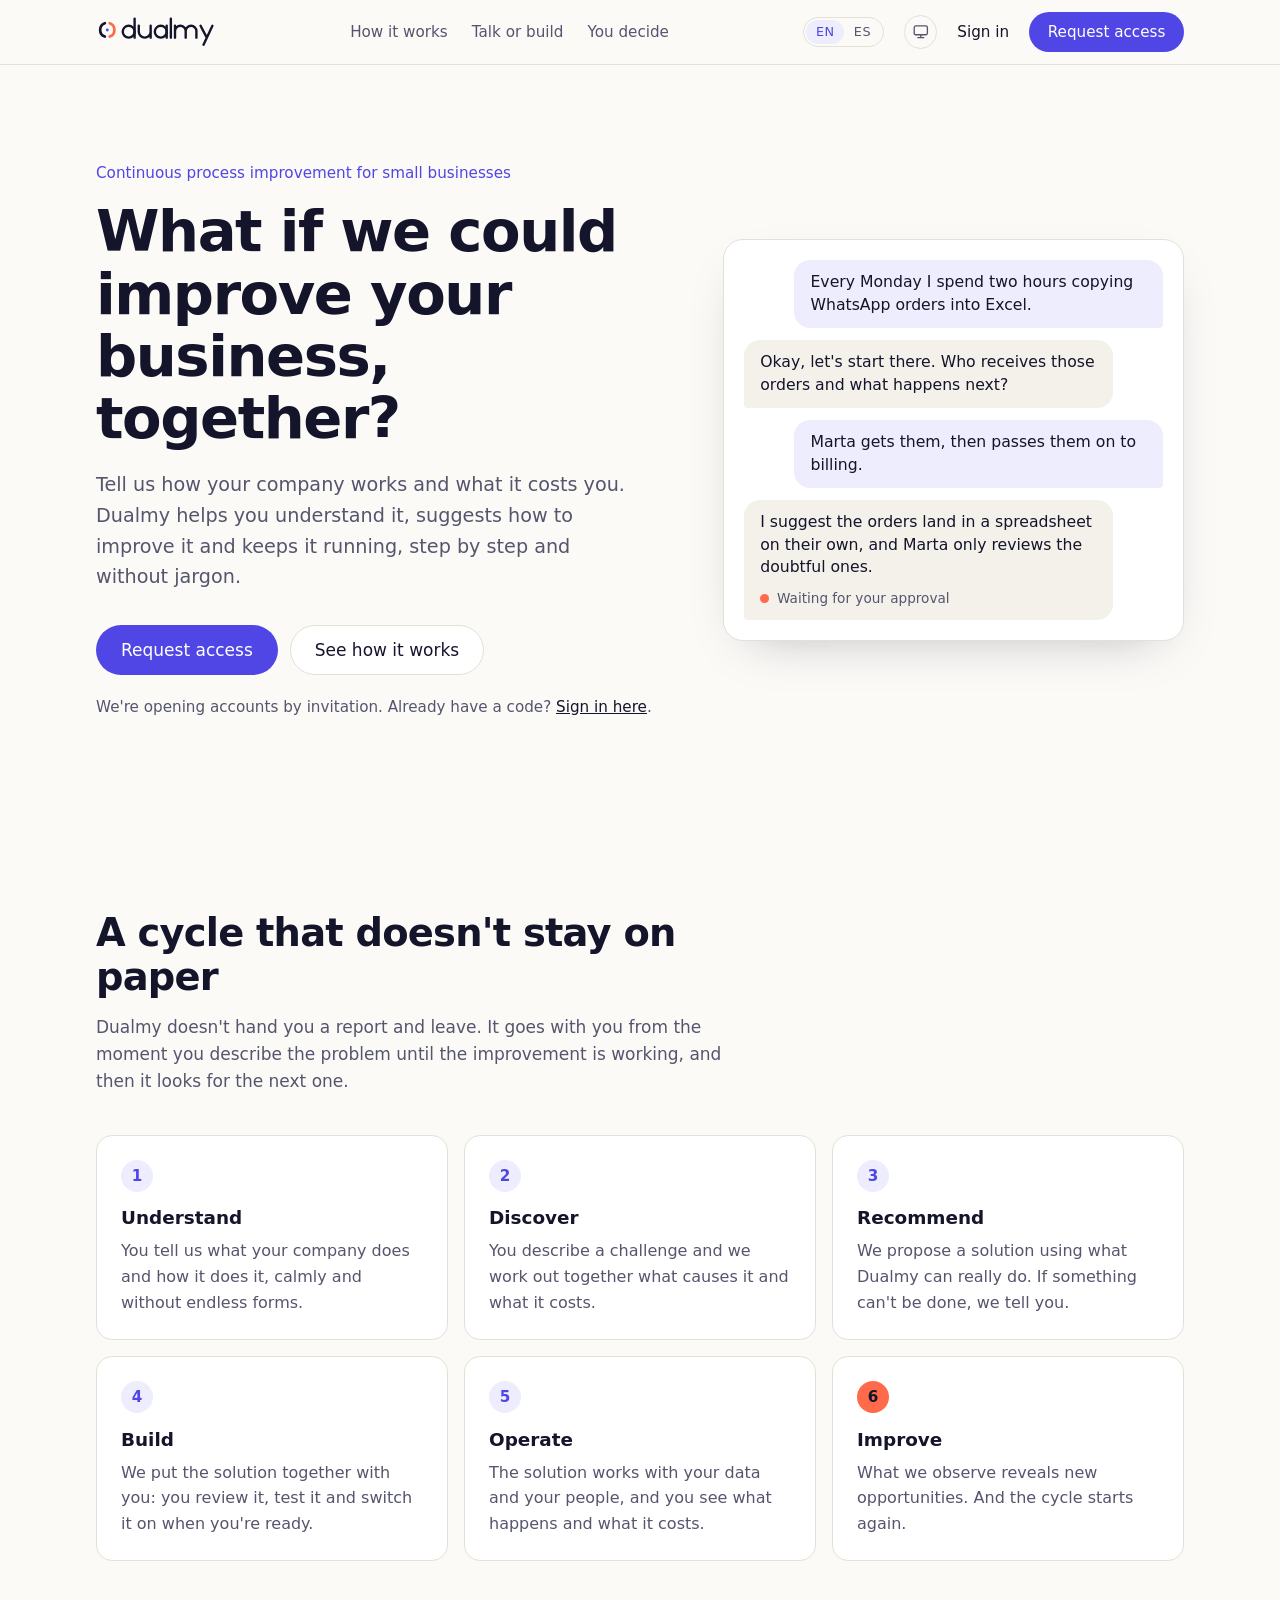
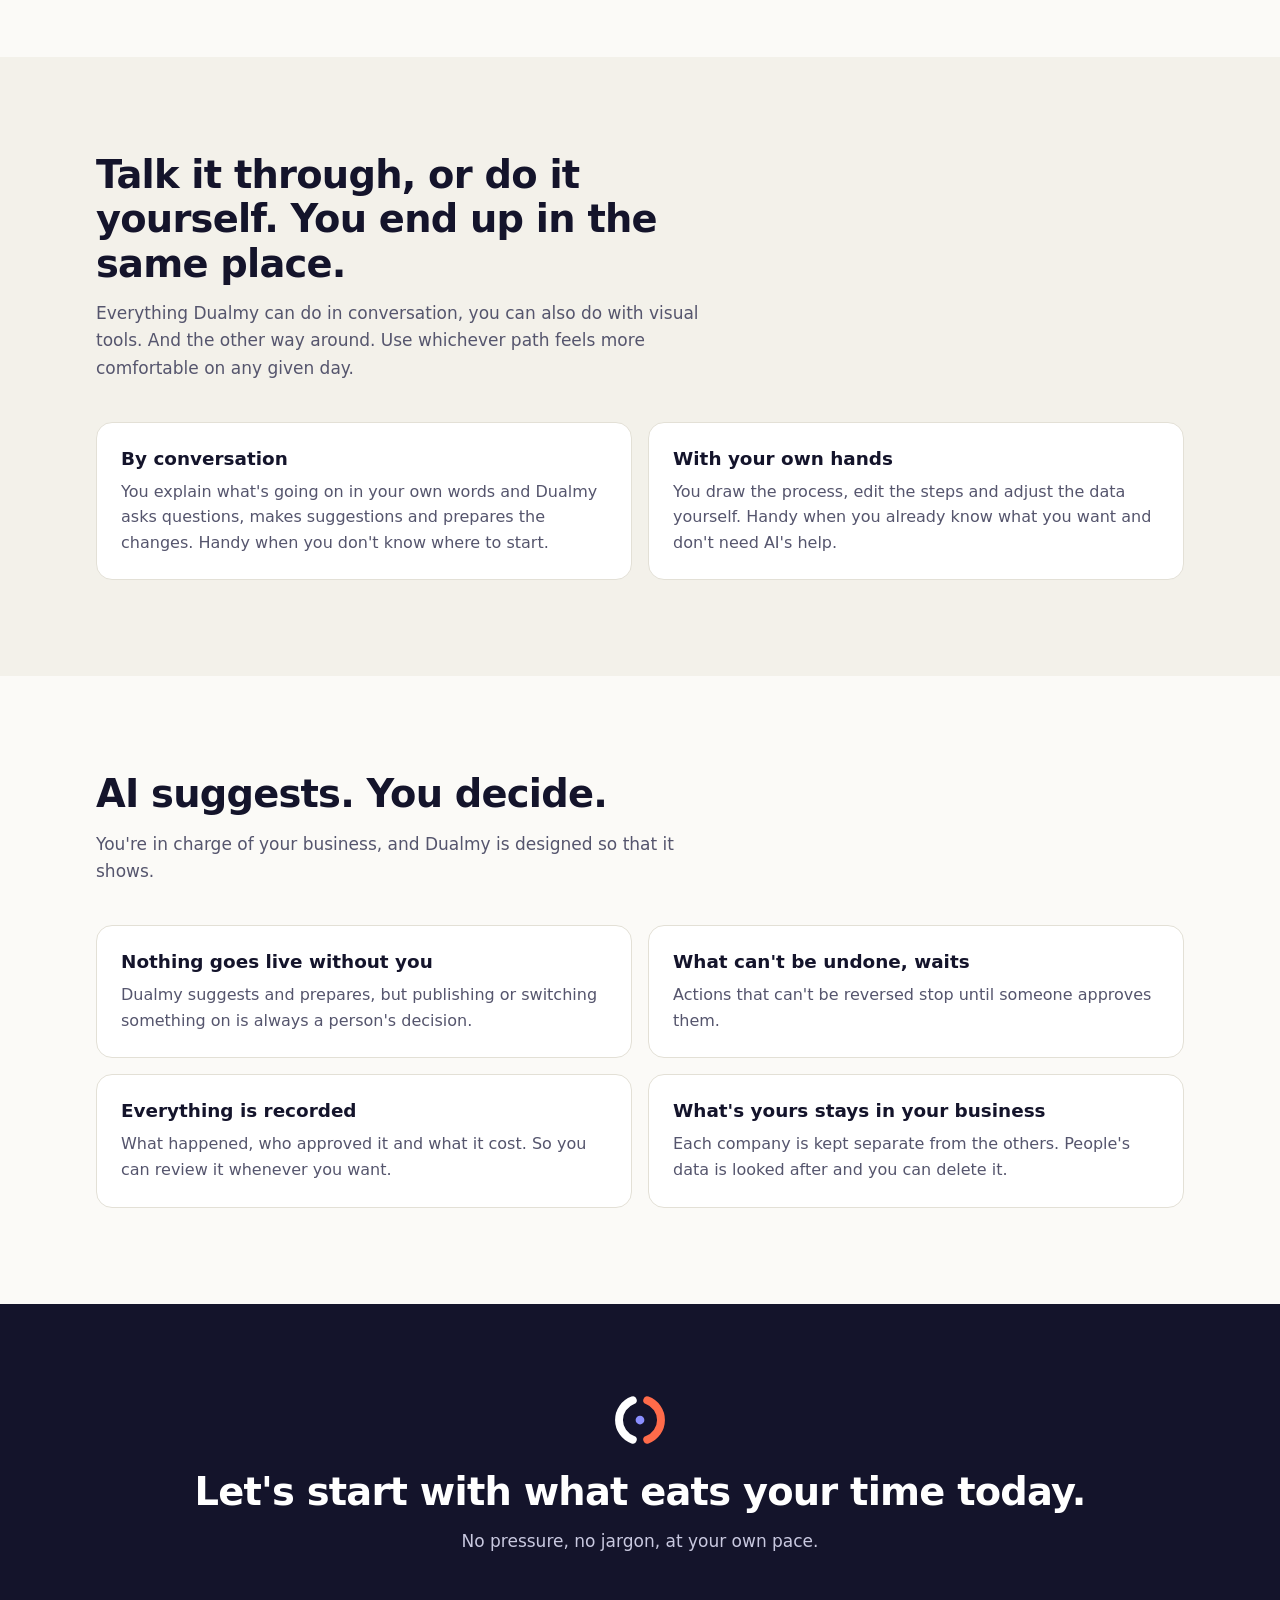
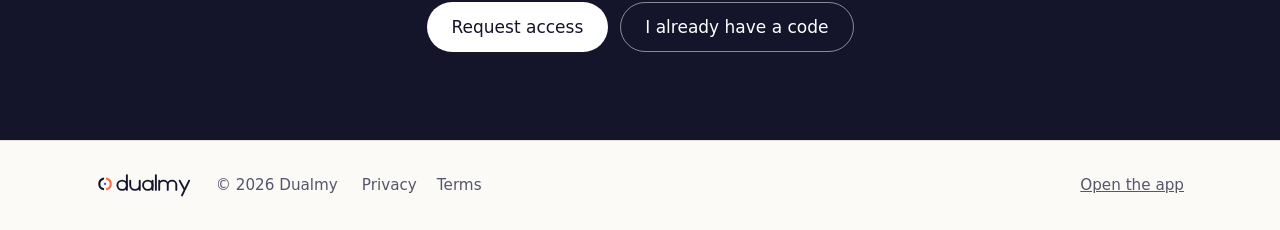
==== commit 112e1ba7: "deploy: landing desde dualmy@53d0957e" ====
--- a/index.html
+++ b/index.html
@@ -35,8 +35,8 @@
         if (t === 'light' || t === 'dark') document.documentElement.dataset.theme = t;
       } catch (e) {}
     </script>
-    <script type="module" crossorigin src="./assets/theme-DlEC2l6m.js"></script>
-    <link rel="stylesheet" crossorigin href="./assets/theme-DHrAk4FN.css">
+    <script type="module" crossorigin src="./assets/theme-VaR0duXl.js"></script>
+    <link rel="stylesheet" crossorigin href="./assets/theme-C1qTyWRz.css">
   </head>
   <body>
     <a class="skip" href="#content">Skip to content</a>
@@ -282,6 +282,9 @@
           <img class="on-dark" src="./brand/dualmy-logo-reverse.svg" alt="" aria-hidden="true" />
         </a>
         <p>© 2026 Dualmy</p>
+        <nav class="foot-links" aria-label="Legal">
+          <a href="./privacy/">Privacy</a><a href="./terms/">Terms</a>
+        </nav>
         <a href="https://app.dualmy.com">Open the app</a>
       </div>
     </footer>
--- a/assets/theme-C1qTyWRz.css
+++ b/assets/theme-C1qTyWRz.css
@@ -0,0 +1 @@
+:root{--ink:#14142b;--bg:#fbfaf7;--surface:#fff;--alt:#f3f1ea;--text:#14142b;--muted:#55556d;--line:#e3e0d6;--accent:#4f46e5;--accent-soft:#eeedfd;--accent-text:#fff;--coral:#ff6b4a;--font:ui-sans-serif, system-ui, -apple-system, "Segoe UI", Roboto, "Helvetica Neue", Arial, sans-serif;--lightningcss-light:initial;--lightningcss-dark: ;color-scheme:light dark}@media (prefers-color-scheme:dark){:root{--lightningcss-light: ;--lightningcss-dark:initial}}:root[data-theme=light]{--lightningcss-light:initial;--lightningcss-dark: ;color-scheme:light}:root[data-theme=dark]{--bg:#0f0f22;--surface:#1a1a36;--alt:#141430;--text:#f5f3ee;--muted:#b0b0c8;--line:#2b2b4d;--accent:#8b8fff;--accent-soft:#23224a;--accent-text:#0f0f24;--lightningcss-light: ;--lightningcss-dark:initial;color-scheme:dark}@media (prefers-color-scheme:dark){:root:not([data-theme=light]){--bg:#0f0f22;--surface:#1a1a36;--alt:#141430;--text:#f5f3ee;--muted:#b0b0c8;--line:#2b2b4d;--accent:#8b8fff;--accent-soft:#23224a;--accent-text:#0f0f24;--lightningcss-light: ;--lightningcss-dark:initial;color-scheme:dark}}*{box-sizing:border-box}html{scroll-behavior:smooth;scroll-padding-top:5rem}@media (prefers-reduced-motion:reduce){html{scroll-behavior:auto}}body{background:var(--bg);color:var(--text);font-family:var(--font);-webkit-font-smoothing:antialiased;margin:0;font-size:1.0625rem;line-height:1.6}h1,h2,h3,p,ol,ul,figure{margin:0}ol,ul{padding:0;list-style:none}a{color:inherit}img{max-width:100%;display:block}:focus-visible{outline:3px solid var(--accent);outline-offset:3px;border-radius:6px}.sr-only{clip-path:inset(50%);white-space:nowrap;width:1px;height:1px;position:absolute;overflow:hidden}.skip{background:var(--surface);z-index:10;border-radius:8px;padding:.5rem 1rem;position:absolute;top:-4rem;left:1rem}.skip:focus{top:1rem}.wrap{width:min(100% - 3rem,68rem);margin-inline:auto}.on-dark,:root[data-theme=dark] .on-light{display:none}:root[data-theme=dark] .on-dark{display:block}@media (prefers-color-scheme:dark){:root:not([data-theme=light]) .on-light{display:none}:root:not([data-theme=light]) .on-dark{display:block}}.site-header{z-index:5;background:color-mix(in srgb, var(--bg) 88%, transparent);-webkit-backdrop-filter:blur(10px);backdrop-filter:blur(10px);border-bottom:1px solid var(--line);position:sticky;top:0}.bar{align-items:center;gap:2rem;min-height:4rem;display:flex}.logo{flex-shrink:0}.logo img{width:auto;height:2rem}.nav{color:var(--muted);gap:1.5rem;margin-inline:auto;font-size:.95rem;display:flex}.nav a,.link{white-space:nowrap;text-decoration:none}.nav a:hover,.link:hover{color:var(--text)}.bar-actions:nth-child(2){margin-left:auto}.bar-actions{flex-shrink:0;align-items:center;gap:1.25rem;font-size:.95rem;display:flex}.lang-switch{border:1px solid var(--line);letter-spacing:.04em;border-radius:999px;flex-shrink:0;padding:2px;font-size:.8rem;font-weight:500;display:inline-flex}.lang-switch>*{border-radius:999px;padding:.2rem .6rem;line-height:1.4}.lang-current{background:var(--accent-soft);color:var(--accent)}.lang-other{color:var(--muted);text-decoration:none}.lang-other:hover{color:var(--text)}.theme-toggle{border:1px solid var(--line);width:2.1rem;height:2.1rem;color:var(--muted);cursor:pointer;background:0 0;border-radius:50%;flex-shrink:0;place-items:center;padding:0;display:inline-grid}.theme-toggle:hover{color:var(--text);border-color:var(--muted)}.theme-toggle .ic{fill:none;stroke:currentColor;stroke-width:1.8px;stroke-linecap:round;stroke-linejoin:round;width:1.1rem;height:1.1rem;display:none}.theme-toggle[data-pref=system] .ic-system,.theme-toggle[data-pref=light] .ic-light,.theme-toggle[data-pref=dark] .ic-dark{display:block}.btn{border:1px solid #0000;border-radius:999px;justify-content:center;align-items:center;padding:.6rem 1.1rem;font-weight:500;line-height:1.2;text-decoration:none;display:inline-flex}.btn-lg{padding:.85rem 1.5rem;font-size:1.0625rem}.btn-primary{background:var(--accent);color:var(--accent-text)}.btn-primary:hover{filter:brightness(1.08)}.btn-ghost{border-color:var(--line);background:var(--surface)}.btn-ghost:hover{border-color:var(--muted)}.btn-light{color:var(--ink);background:#fff}.btn-outline{color:#fff;border-color:#ffffff80}.btn-outline:hover{border-color:#fff}.hero{padding-block:clamp(3rem,8vw,6rem)}.hero-grid{grid-template-columns:minmax(0,1.1fr) minmax(0,.9fr);align-items:center;gap:clamp(2rem,5vw,4rem);display:grid}.eyebrow{color:var(--accent);margin-bottom:1rem;font-size:.95rem;font-weight:500}h1{letter-spacing:-.025em;font-size:clamp(2.2rem,5.2vw,3.6rem);font-weight:600;line-height:1.08}.lead{color:var(--muted);max-width:34rem;margin-top:1.25rem;font-size:1.2rem}.actions{flex-wrap:wrap;gap:.75rem;margin-top:2rem;display:flex}.actions.center{justify-content:center}.note{color:var(--muted);margin-top:1.25rem;font-size:.95rem}.note a{color:var(--text)}.chat{background:var(--surface);border:1px solid var(--line);border-radius:20px;gap:.75rem;padding:1.25rem;display:grid;box-shadow:0 18px 50px -28px #14142b59}.bubble{border-radius:16px;max-width:88%;padding:.7rem 1rem;font-size:.98rem;line-height:1.45}.bubble-person{background:var(--accent-soft);border-bottom-right-radius:4px;justify-self:end}.bubble-dualmy{background:var(--alt);border-bottom-left-radius:4px;justify-self:start}.proposal{gap:.6rem;display:grid}.proposal-status{color:var(--muted);align-items:center;gap:.5rem;font-size:.85rem;display:inline-flex}.dot{background:var(--coral);border-radius:50%;width:.55rem;height:.55rem}.section{padding-block:clamp(3.5rem,8vw,6rem)}.section-alt{background:var(--alt)}.section-head{max-width:40rem;margin-bottom:2.5rem}h2{letter-spacing:-.02em;font-size:clamp(1.7rem,3.4vw,2.4rem);font-weight:600;line-height:1.15}.section-head p{color:var(--muted);margin-top:.9rem}h3{font-size:1.15rem;font-weight:600;line-height:1.3}.steps{grid-template-columns:repeat(3,minmax(0,1fr));gap:1rem;display:grid}.steps li,.card,.trust li{background:var(--surface);border:1px solid var(--line);border-radius:16px;padding:1.5rem}.steps p,.card p,.trust p{color:var(--muted);margin-top:.5rem;font-size:1rem}.step-n{background:var(--accent-soft);width:2rem;height:2rem;color:var(--accent);border-radius:50%;place-items:center;margin-bottom:.9rem;font-size:.95rem;font-weight:600;display:inline-grid}.steps li:nth-child(6) .step-n{background:var(--coral);color:var(--ink)}.two,.trust{grid-template-columns:repeat(2,minmax(0,1fr));gap:1rem;display:grid}.cta{background:var(--ink);color:#fff;text-align:center;padding-block:clamp(3.5rem,8vw,5.5rem)}:root[data-theme=dark] .cta{background:#1d1c4d}@media (prefers-color-scheme:dark){:root:not([data-theme=light]) .cta{background:#1d1c4d}}.cta-inner{justify-items:center;gap:.9rem;display:grid}.cta-mark{width:3.5rem;height:3.5rem;margin-bottom:.5rem}.cta p{color:#c9c9e0}.site-footer{border-top:1px solid var(--line);color:var(--muted);padding-block:2rem;font-size:.95rem}.foot{align-items:center;gap:1.5rem;display:flex}.foot .logo img{height:1.6rem}.foot a:last-child{margin-left:auto}@media (width<=62rem){.nav{display:none}.bar{justify-content:space-between}}@media (width<=52rem){.hero-grid,.steps,.two,.trust{grid-template-columns:minmax(0,1fr)}.bar-actions .link{display:none}}@media (width<=30rem){.bar{gap:.75rem}.bar-actions{gap:.6rem}.bar-actions .btn{display:none}.actions .btn{width:100%}.foot{flex-wrap:wrap}.foot a:last-child{margin-left:0}}.legal{max-width:46rem;padding-block:clamp(2.5rem,6vw,4.5rem)}.legal h1{font-size:clamp(1.9rem,4vw,2.6rem)}.legal .updated{color:var(--muted);margin-top:.5rem;font-size:.95rem}.legal h2{letter-spacing:-.01em;margin-top:2.25rem;font-size:1.25rem}.legal p,.legal ul{margin-top:.75rem}.legal ul{padding-left:1.25rem;list-style:outside}.legal li+li{margin-top:.6rem}.legal a{color:var(--accent)}.foot-links{gap:1.25rem;display:flex}.foot-links a{text-decoration:none}.foot-links a:hover{color:var(--text)}
